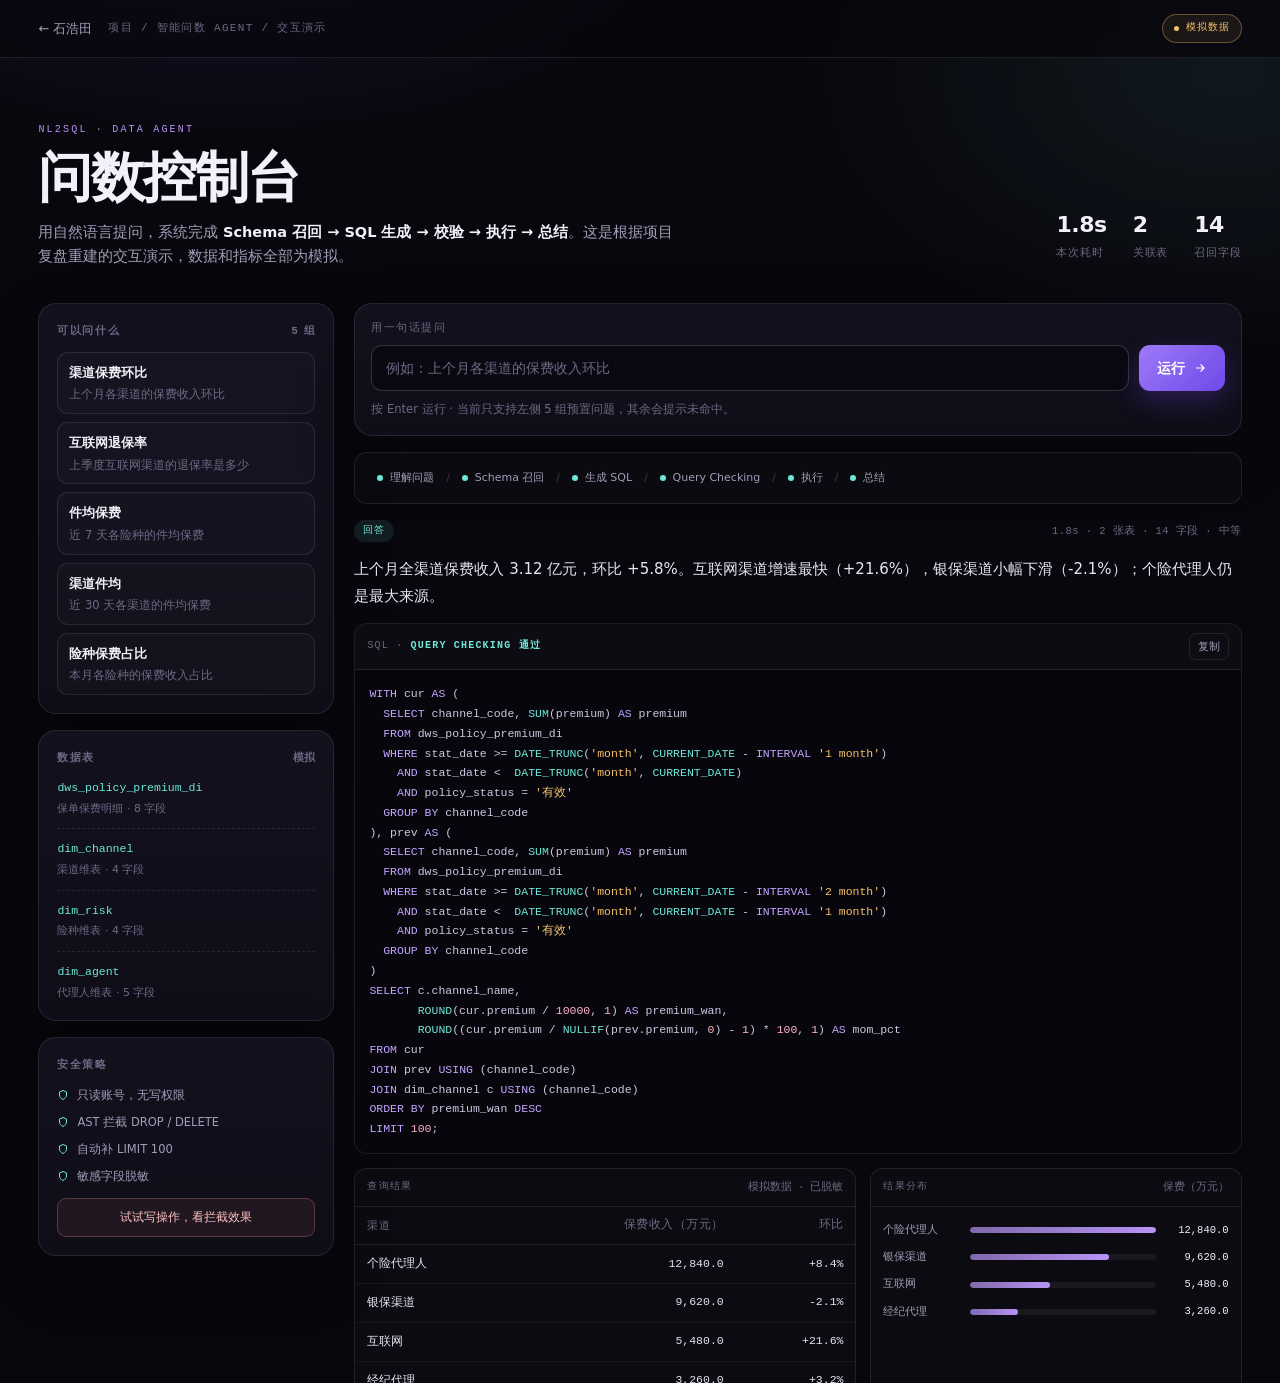
==== index.html @ 5f9130f1 "Add smart query agent interactive demo" ====
<!DOCTYPE html>
<html lang="zh-CN">
<head>
<meta charset="UTF-8">
<meta name="viewport" content="width=device-width, initial-scale=1.0">
<title>智能问数 Agent · 交互演示</title>
<meta name="description" content="智能问数 Agent 的交互演示：根据项目复盘重建，自然语言提问、Schema 召回、SQL 生成、Query Checking 与结果展示，全部使用模拟数据。">
<style>
  :root{
    color-scheme: dark;
    --bg:#08070d;
    --bg-2:#0c0a13;
    --panel:#100e18;
    --panel-2:#151220;
    --line:rgba(255,255,255,.09);
    --line-strong:rgba(255,255,255,.16);
    --ink:#f4f0fa;
    --muted:#a49bb8;
    --faint:#6f6784;
    --accent:#b794f6;
    --accent-strong:#8b5cf6;
    --mint:#6ee7d8;
    --amber:#f5c26b;
    --red:#ff8f8f;
    --radius:18px;
    --mono:"SF Mono","Menlo","Consolas","Liberation Mono",monospace;
    --ease:cubic-bezier(.16,1,.3,1);
    font-family:"PingFang SC","Microsoft YaHei","Hiragino Sans GB",system-ui,-apple-system,sans-serif;
    background:var(--bg);color:var(--ink);
    -webkit-font-smoothing:antialiased;
  }
  *{box-sizing:border-box;margin:0;padding:0}
  html{scroll-behavior:smooth}
  body{
    min-width:320px;
    background:
      radial-gradient(900px 520px at 18% -10%,rgba(139,92,246,.20),transparent 62%),
      radial-gradient(720px 460px at 96% 4%,rgba(110,231,216,.08),transparent 60%),
      var(--bg);
    color:var(--ink);line-height:1.65;
  }
  a{color:inherit}
  button{font:inherit;color:inherit}
  ::selection{background:rgba(183,148,246,.3)}

  .top{
    position:sticky;top:0;z-index:30;
    display:flex;align-items:center;gap:16px;
    padding:14px clamp(16px,3vw,40px);
    background:rgba(8,7,13,.78);
    border-bottom:1px solid var(--line);
    backdrop-filter:blur(14px);
  }
  .back{display:inline-flex;align-items:center;gap:8px;text-decoration:none;font-size:13px;color:var(--muted);white-space:nowrap}
  .back:hover{color:var(--ink)}
  .crumb{font-family:var(--mono);font-size:11px;letter-spacing:.12em;text-transform:uppercase;color:var(--faint)}
  .top .badge{margin-left:auto}
  .badge{
    display:inline-flex;align-items:center;gap:7px;
    padding:5px 11px;border:1px solid rgba(245,194,107,.35);border-radius:999px;
    background:rgba(245,194,107,.08);color:var(--amber);
    font-family:var(--mono);font-size:10px;letter-spacing:.1em;text-transform:uppercase;
  }
  .badge::before{content:"";width:5px;height:5px;border-radius:50%;background:currentColor}

  .wrap{max-width:1280px;margin:0 auto;padding:clamp(34px,5vw,64px) clamp(16px,3vw,40px) 64px}

  .intro{display:grid;grid-template-columns:minmax(0,1fr) auto;gap:28px;align-items:end;margin-bottom:34px}
  .kicker{font-family:var(--mono);font-size:10px;letter-spacing:.22em;text-transform:uppercase;color:var(--accent);margin-bottom:12px}
  h1{font-size:clamp(34px,5vw,54px);line-height:1.05;letter-spacing:-.035em;font-weight:750}
  .lede{max-width:640px;margin-top:14px;font-size:14.5px;color:var(--muted)}
  .lede b{color:var(--ink);font-weight:600}
  .intro-meta{display:flex;gap:26px;padding-bottom:6px}
  .intro-meta div{display:grid;gap:2px}
  .intro-meta strong{font-size:22px;font-weight:650;letter-spacing:-.02em}
  .intro-meta span{font-size:10.5px;color:var(--faint);font-family:var(--mono);letter-spacing:.08em;text-transform:uppercase}

  .layout{display:grid;grid-template-columns:296px minmax(0,1fr);gap:20px;align-items:start}
  .panel{
    border:1px solid var(--line);border-radius:var(--radius);
    background:linear-gradient(180deg,rgba(21,18,32,.92),rgba(16,14,24,.92));
    padding:18px;
    box-shadow:0 22px 60px rgba(0,0,0,.28);
  }
  .panel + .panel{margin-top:16px}
  .panel h2{
    display:flex;align-items:center;justify-content:space-between;gap:10px;
    font-size:11px;font-weight:600;letter-spacing:.14em;text-transform:uppercase;
    color:var(--faint);margin-bottom:12px;font-family:var(--mono);
  }
  .panel h2 em{font-style:normal;letter-spacing:0;text-transform:none;font-family:inherit;font-size:11px;color:var(--faint)}

  .examples{display:grid;gap:8px}
  .example{
    display:grid;gap:3px;text-align:left;cursor:pointer;
    padding:10px 11px;border:1px solid var(--line);border-radius:11px;
    background:rgba(255,255,255,.02);
    transition:border-color .18s var(--ease),background .18s var(--ease),transform .18s var(--ease);
  }
  .example:hover{border-color:rgba(183,148,246,.5);background:rgba(183,148,246,.07);transform:translateX(2px)}
  .example b{font-size:12.5px;font-weight:600}
  .example span{font-size:11.5px;color:var(--faint);line-height:1.45}

  .schema{list-style:none;display:grid;gap:11px}
  .schema li{display:grid;gap:2px;padding-bottom:10px;border-bottom:1px dashed var(--line)}
  .schema li:last-child{border-bottom:0;padding-bottom:0}
  .schema code{font-family:var(--mono);font-size:11.5px;color:var(--mint);word-break:break-all}
  .schema span{font-size:11px;color:var(--faint)}

  .security-list{list-style:none;display:grid;gap:8px;font-size:11.5px;color:var(--muted)}
  .security-list li{display:flex;gap:8px;align-items:flex-start}
  .security-list svg{flex:none;margin-top:3px;color:var(--mint)}
  .try{
    margin-top:12px;width:100%;cursor:pointer;
    padding:9px 11px;border-radius:9px;border:1px solid rgba(255,143,143,.28);
    background:rgba(255,143,143,.07);color:#ffc2c2;font-size:11.5px;
  }
  .try:hover{background:rgba(255,143,143,.13)}

  .console{display:grid;gap:16px;min-width:0}
  .ask{padding:16px}
  .ask label{display:block;font-family:var(--mono);font-size:10.5px;letter-spacing:.14em;text-transform:uppercase;color:var(--faint);margin-bottom:8px}
  .ask-row{display:flex;gap:10px}
  .ask input{
    flex:1;min-width:0;height:46px;padding:0 14px;
    color:var(--ink);font-size:14px;
    background:#0a0811;border:1px solid var(--line-strong);border-radius:11px;
    outline:none;transition:border-color .18s var(--ease),box-shadow .18s var(--ease);
  }
  .ask input::placeholder{color:var(--faint)}
  .ask input:focus{border-color:rgba(183,148,246,.7);box-shadow:0 0 0 3px rgba(139,92,246,.16)}
  .run{
    flex:none;display:inline-flex;align-items:center;gap:8px;
    height:46px;padding:0 18px;border:0;border-radius:11px;cursor:pointer;
    background:linear-gradient(135deg,#9d7bf8,#7048e8);color:#fff;font-size:13.5px;font-weight:600;
    box-shadow:0 10px 26px rgba(112,72,232,.28);
    transition:filter .18s var(--ease),transform .18s var(--ease),opacity .18s var(--ease);
  }
  .run:hover{filter:brightness(1.08);transform:translateY(-1px)}
  .run:disabled{opacity:.55;cursor:wait;transform:none}
  .ask-hint{margin-top:9px;font-size:11.5px;color:var(--faint)}
  .ask-hint code{font-family:var(--mono);color:var(--muted)}

  .pipeline{
    display:flex;flex-wrap:wrap;gap:7px 4px;align-items:center;
    padding:12px 14px;border:1px solid var(--line);border-radius:13px;
    background:rgba(255,255,255,.02);
  }
  .step{
    display:inline-flex;align-items:center;gap:7px;
    padding:4px 8px;border-radius:8px;
    font-size:11px;color:var(--faint);white-space:nowrap;
    transition:color .2s var(--ease),background .2s var(--ease);
  }
  .step .dot{width:6px;height:6px;border-radius:50%;background:var(--faint);transition:background .2s,box-shadow .2s}
  .step.active{color:var(--ink);background:rgba(183,148,246,.1)}
  .step.active .dot{background:var(--accent);box-shadow:0 0 0 4px rgba(183,148,246,.14)}
  .step.done{color:var(--muted)}
  .step.done .dot{background:var(--mint)}
  .step.error{color:#ffc2c2;background:rgba(255,143,143,.1)}
  .step.error .dot{background:var(--red)}
  .pipe-sep{color:var(--faint);font-size:10px;opacity:.5}

  .result{display:grid;gap:14px;animation:rise .4s var(--ease) both}
  @keyframes rise{from{opacity:0;transform:translateY(8px)}to{opacity:1;transform:none}}
  .result-head{display:flex;align-items:center;gap:10px;flex-wrap:wrap}
  .result-head .tag{
    display:inline-flex;align-items:center;gap:6px;padding:3px 9px;border-radius:999px;
    background:rgba(110,231,216,.1);color:var(--mint);
    font-family:var(--mono);font-size:10px;letter-spacing:.1em;text-transform:uppercase;
  }
  .result-meta{margin-left:auto;font-family:var(--mono);font-size:10.5px;color:var(--faint);letter-spacing:.04em}
  .answer{font-size:15px;color:#e9e3f3;line-height:1.75}

  .sqlcard{border:1px solid var(--line);border-radius:13px;overflow:hidden;background:#07060c}
  .sqlhead{display:flex;align-items:center;gap:10px;padding:9px 12px;border-bottom:1px solid var(--line);background:rgba(255,255,255,.025)}
  .sqlhead span{font-family:var(--mono);font-size:10px;letter-spacing:.12em;text-transform:uppercase;color:var(--faint)}
  .sqlhead .ok{color:var(--mint)}
  .copy{margin-left:auto;cursor:pointer;border:1px solid var(--line);border-radius:7px;background:transparent;color:var(--muted);font-size:10.5px;padding:4px 8px}
  .copy:hover{color:var(--ink);border-color:var(--line-strong)}
  pre.sql{margin:0;padding:14px;overflow:auto;max-height:none;font-family:var(--mono);font-size:11.5px;line-height:1.72;color:#cfc6e2;tab-size:2}
  .sql .kw{color:#c4a5ff}
  .sql .fn{color:#6ee7d8}
  .sql .str{color:#f5c26b}
  .sql .num{color:#ffb3c7}

  .grid2{display:grid;grid-template-columns:minmax(0,1.15fr) minmax(0,.85fr);gap:14px}
  .card{border:1px solid var(--line);border-radius:13px;background:rgba(255,255,255,.018);overflow:hidden}
  .card-head{display:flex;align-items:center;gap:8px;padding:10px 12px;border-bottom:1px solid var(--line);font-family:var(--mono);font-size:10px;letter-spacing:.12em;text-transform:uppercase;color:var(--faint)}
  .card-head em{margin-left:auto;font-style:normal;letter-spacing:0;text-transform:none;font-family:inherit;font-size:10.5px;color:var(--faint)}
  .tablewrap{overflow:auto}
  table{width:100%;border-collapse:collapse;font-size:12px;min-width:340px}
  th,td{padding:9px 12px;text-align:left;white-space:nowrap}
  th{font-weight:500;color:var(--faint);font-size:10.5px;letter-spacing:.04em;border-bottom:1px solid var(--line)}
  td{border-bottom:1px solid rgba(255,255,255,.05);color:#e7e1f1}
  tr:last-child td{border-bottom:0}
  td:not(:first-child),th:not(:first-child){text-align:right;font-family:var(--mono);font-size:11.5px}

  .chart{padding:14px 12px 16px;display:grid;gap:9px}
  .bar{display:grid;grid-template-columns:78px minmax(0,1fr) 64px;gap:9px;align-items:center;font-size:11px}
  .bar > span{color:var(--muted);white-space:nowrap;overflow:hidden;text-overflow:ellipsis}
  .bar .track{height:6px;border-radius:99px;background:rgba(255,255,255,.06);overflow:hidden}
  .bar i{display:block;height:100%;border-radius:99px;background:linear-gradient(90deg,rgba(183,148,246,.65),var(--accent));transition:width .6s var(--ease)}
  .bar b{text-align:right;font-family:var(--mono);font-weight:500;font-size:10.5px;color:var(--ink)}

  .checks{display:grid;grid-template-columns:1fr 1fr;gap:8px}
  .check{display:flex;gap:9px;padding:10px 11px;border:1px solid var(--line);border-radius:11px;background:rgba(110,231,216,.03)}
  .check svg{flex:none;color:var(--mint);margin-top:2px}
  .check strong{display:block;font-size:11.5px;font-weight:600}
  .check small{display:block;font-size:10.5px;color:var(--faint);line-height:1.45}

  .evidence{padding:12px 14px;border:1px solid var(--line);border-radius:13px;background:rgba(255,255,255,.015)}
  .evidence h3{font-family:var(--mono);font-size:10px;letter-spacing:.12em;text-transform:uppercase;color:var(--faint);margin-bottom:7px}
  .evidence ul{list-style:none;display:grid;gap:5px}
  .evidence li{position:relative;padding-left:13px;font-size:11.5px;color:var(--muted);line-height:1.55}
  .evidence li::before{content:"";position:absolute;left:2px;top:8px;width:4px;height:4px;border-radius:50%;background:var(--accent);opacity:.8}

  .blocked{padding:20px;border:1px solid rgba(255,143,143,.35);border-radius:16px;background:rgba(255,143,143,.06)}
  .blocked .bhead{display:flex;align-items:center;gap:10px;color:#ffd0d0;font-weight:650;font-size:15px}
  .blocked p{margin-top:8px;font-size:13px;color:#f0c9c9}
  .blocked ul{list-style:none;display:grid;gap:6px;margin-top:12px;font-size:11.5px;color:#d8b8b8}
  .blocked li{display:flex;gap:8px}
  .blocked li::before{content:"—";color:var(--red)}

  .empty{padding:22px;border:1px dashed var(--line-strong);border-radius:16px;background:rgba(255,255,255,.015)}
  .empty strong{display:block;font-size:14px}
  .empty p{margin-top:7px;font-size:12.5px;color:var(--muted)}
  .chips{display:flex;flex-wrap:wrap;gap:7px;margin-top:12px}
  .chip{cursor:pointer;padding:5px 10px;border:1px solid var(--line);border-radius:999px;background:transparent;color:var(--muted);font-size:11px}
  .chip:hover{border-color:var(--accent);color:var(--ink)}

  footer{border-top:1px solid var(--line);padding:22px clamp(16px,3vw,40px);color:var(--faint);font-size:11px}
  footer .foot{max-width:1280px;margin:0 auto;display:flex;justify-content:space-between;gap:16px;flex-wrap:wrap}
  footer a{color:var(--muted);text-decoration:none}
  footer a:hover{color:var(--ink)}

  @media (max-width:980px){
    .layout{grid-template-columns:1fr}
    pre.sql{max-height:300px}
    .console{order:1}
    aside{order:2;display:grid;grid-template-columns:1fr 1fr;gap:16px;align-items:start}
    aside .panel + .panel{margin-top:0}
    .intro{grid-template-columns:1fr}
    .intro-meta{padding-bottom:0}
    .grid2{grid-template-columns:1fr}
  }
  @media (max-width:640px){
    .wrap{padding-top:28px}
    aside{grid-template-columns:1fr}
    .ask-row{flex-direction:column}
    .run{justify-content:center;width:100%}
    .checks{grid-template-columns:1fr}
    .intro-meta{gap:18px;flex-wrap:wrap}
    .result-meta{margin-left:0;width:100%}
    .bar{grid-template-columns:64px minmax(0,1fr) 54px}
    .crumb{display:none}
  }
  @media (prefers-reduced-motion:reduce){
    *,*::before,*::after{animation-duration:.001ms !important;animation-iteration-count:1 !important;transition-duration:.001ms !important}
  }
</style>
</head>
<body>
<header class="top">
  <a class="back" href="https://tomo-efficient.github.io/resume/">← 石浩田</a>
  <span class="crumb">项目 / 智能问数 Agent / 交互演示</span>
  <span class="badge">模拟数据</span>
</header>

<main class="wrap">
  <section class="intro">
    <div>
      <p class="kicker">NL2SQL · DATA AGENT</p>
      <h1>问数控制台</h1>
      <p class="lede">用自然语言提问，系统完成 <b>Schema 召回 → SQL 生成 → 校验 → 执行 → 总结</b>。这是根据项目复盘重建的交互演示，数据和指标全部为模拟。</p>
    </div>
    <div class="intro-meta">
      <div><strong>1.8s</strong><span>P50 延迟</span></div>
      <div><strong>2</strong><span>关联表</span></div>
      <div><strong>14</strong><span>召回字段</span></div>
    </div>
  </section>

  <div class="layout">
    <aside>
      <section class="panel">
        <h2>可以问什么 <em>5 组</em></h2>
        <div class="examples" id="examples"></div>
      </section>

      <section class="panel">
        <h2>数据表 <em>模拟</em></h2>
        <ul class="schema">
          <li><code>dws_policy_premium_di</code><span>保单保费明细 · 8 字段</span></li>
          <li><code>dim_channel</code><span>渠道维表 · 4 字段</span></li>
          <li><code>dim_risk</code><span>险种维表 · 4 字段</span></li>
          <li><code>dim_agent</code><span>代理人维表 · 5 字段</span></li>
        </ul>
      </section>

      <section class="panel">
        <h2>安全策略</h2>
        <ul class="security-list">
          <li><svg width="12" height="12" viewBox="0 0 24 24" fill="none" stroke="currentColor" stroke-width="2"><path d="M12 3l7 3v6c0 4-3 7-7 9-4-2-7-5-7-9V6l7-3z"/></svg><span>只读账号，无写权限</span></li>
          <li><svg width="12" height="12" viewBox="0 0 24 24" fill="none" stroke="currentColor" stroke-width="2"><path d="M12 3l7 3v6c0 4-3 7-7 9-4-2-7-5-7-9V6l7-3z"/></svg><span>AST 拦截 DROP / DELETE</span></li>
          <li><svg width="12" height="12" viewBox="0 0 24 24" fill="none" stroke="currentColor" stroke-width="2"><path d="M12 3l7 3v6c0 4-3 7-7 9-4-2-7-5-7-9V6l7-3z"/></svg><span>自动补 LIMIT 100</span></li>
          <li><svg width="12" height="12" viewBox="0 0 24 24" fill="none" stroke="currentColor" stroke-width="2"><path d="M12 3l7 3v6c0 4-3 7-7 9-4-2-7-5-7-9V6l7-3z"/></svg><span>敏感字段脱敏</span></li>
        </ul>
        <button class="try" id="tryBlocked" type="button">试试写操作，看拦截效果</button>
      </section>
    </aside>

    <section class="console">
      <div class="panel ask">
        <label for="q">用一句话提问</label>
        <div class="ask-row">
          <input id="q" type="text" autocomplete="off" placeholder="例如：上个月各渠道的保费收入环比" aria-label="输入问题">
          <button class="run" id="run" type="button">
            运行
            <svg width="14" height="14" viewBox="0 0 24 24" fill="none" stroke="currentColor" stroke-width="2"><path d="M5 12h13M13 6l6 6-6 6"/></svg>
          </button>
        </div>
        <p class="ask-hint">按 Enter 运行 · 当前只支持左侧 5 组预置问题，其余会提示未命中。</p>
      </div>

      <div class="pipeline" id="pipeline" aria-label="处理流程">
        <span class="step" data-step="0"><i class="dot"></i>理解问题</span><span class="pipe-sep">/</span>
        <span class="step" data-step="1"><i class="dot"></i>Schema 召回</span><span class="pipe-sep">/</span>
        <span class="step" data-step="2"><i class="dot"></i>生成 SQL</span><span class="pipe-sep">/</span>
        <span class="step" data-step="3"><i class="dot"></i>Query Checking</span><span class="pipe-sep">/</span>
        <span class="step" data-step="4"><i class="dot"></i>执行</span><span class="pipe-sep">/</span>
        <span class="step" data-step="5"><i class="dot"></i>总结</span>
      </div>

      <div id="output" aria-live="polite"></div>
    </section>
  </div>
</main>

<footer>
  <div class="foot">
    <span>模拟数据，不代表招商金科真实业务数据。仅用于展示问数链路与交互。</span>
    <span><a href="https://tomo-efficient.github.io/resume/#projects">← 返回项目</a> · <a href="https://tomo-efficient.github.io/resume/">石浩田</a></span>
  </div>
</footer>

<script>
const DEMO = [
  {
    id: "q1",
    label: "渠道保费环比",
    question: "上个月各渠道的保费收入环比",
    complexity: "中等",
    latency: "1.8s",
    tables: 2,
    fields: 14,
    answer: "上个月全渠道保费收入 3.12 亿元，环比 +5.8%。互联网渠道增速最快（+21.6%），银保渠道小幅下滑（-2.1%）；个险代理人仍是最大来源。",
    sql: `WITH cur AS (
  SELECT channel_code, SUM(premium) AS premium
  FROM dws_policy_premium_di
  WHERE stat_date >= DATE_TRUNC('month', CURRENT_DATE - INTERVAL '1 month')
    AND stat_date <  DATE_TRUNC('month', CURRENT_DATE)
    AND policy_status = '有效'
  GROUP BY channel_code
), prev AS (
  SELECT channel_code, SUM(premium) AS premium
  FROM dws_policy_premium_di
  WHERE stat_date >= DATE_TRUNC('month', CURRENT_DATE - INTERVAL '2 month')
    AND stat_date <  DATE_TRUNC('month', CURRENT_DATE - INTERVAL '1 month')
    AND policy_status = '有效'
  GROUP BY channel_code
)
SELECT c.channel_name,
       ROUND(cur.premium / 10000, 1) AS premium_wan,
       ROUND((cur.premium / NULLIF(prev.premium, 0) - 1) * 100, 1) AS mom_pct
FROM cur
JOIN prev USING (channel_code)
JOIN dim_channel c USING (channel_code)
ORDER BY premium_wan DESC
LIMIT 100;`,
    columns: ["渠道", "保费收入（万元）", "环比"],
    rows: [
      ["个险代理人", "12,840.0", "+8.4%"],
      ["银保渠道", "9,620.0", "-2.1%"],
      ["互联网", "5,480.0", "+21.6%"],
      ["经纪代理", "3,260.0", "+3.2%"]
    ],
    chart: { type: "value", index: 1, label: "保费（万元）" },
    checks: [
      ["只读账号", "使用 analytics_ro"],
      ["AST 校验", "无写操作，无全表扫描"],
      ["自动 LIMIT", "已补 LIMIT 100"],
      ["口径命中", "保费收入 / 有效保单 / 环比"]
    ],
    evidence: [
      "指标平台：保费收入 = SUM(premium)，剔除退保与失效保单",
      "同义词：保费收入 / 已赚保费 / premium_income",
      "口径：环比 = 本月 / 上月 - 1，按自然月统计",
      "表语义：dws_policy_premium_di 按 stat_date 分区，channel_code 关联 dim_channel"
    ]
  },
  {
    id: "q2",
    label: "互联网退保率",
    question: "上季度互联网渠道的退保率是多少",
    complexity: "简单",
    latency: "1.4s",
    tables: 2,
    fields: 8,
    answer: "上季度互联网渠道退保率为 4.7%，高于全渠道均值 3.9%。主要集中在投保后 30 天内，建议进一步拆分产品与首期保费区间。",
    sql: `SELECT
  ROUND(SUM(CASE WHEN policy_status = '退保' THEN 1 ELSE 0 END)::numeric
        / COUNT(*), 4) AS surrender_rate,
  COUNT(*) AS policy_cnt
FROM dws_policy_premium_di p
JOIN dim_channel c USING (channel_code)
WHERE c.channel_name = '互联网'
  AND p.stat_date >= DATE_TRUNC('quarter', CURRENT_DATE - INTERVAL '1 quarter')
  AND p.stat_date <  DATE_TRUNC('quarter', CURRENT_DATE)
LIMIT 100;`,
    columns: ["退保率", "保单件数"],
    rows: [["4.7%", "18,420"]],
    chart: null,
    checks: [
      ["只读账号", "使用 analytics_ro"],
      ["AST 校验", "无写操作"],
      ["自动 LIMIT", "已补 LIMIT 100"],
      ["口径命中", "退保率 = 退保件数 / 总件数"]
    ],
    evidence: [
      "指标平台：退保率 = 退保件数 / 承保件数，按保单口径去重",
      "字段语义：policy_status 枚举包含 有效 / 失效 / 退保",
      "时间口径：季度按自然季度，stat_date 为保单生效日"
    ]
  },
  {
    id: "q3",
    label: "件均保费",
    question: "近 7 天各险种的件均保费",
    complexity: "简单",
    latency: "1.2s",
    tables: 2,
    fields: 11,
    answer: "近 7 天件均保费最高的是重疾险（8,420 元），其次为年金险（6,150 元）。医疗险件均 1,980 元，但件数最多，适合作为交叉销售入口。",
    sql: `SELECT
  risk_name,
  ROUND(SUM(premium)::numeric / COUNT(DISTINCT policy_no), 0) AS avg_premium,
  COUNT(DISTINCT policy_no) AS policy_cnt
FROM dws_policy_premium_di p
JOIN dim_risk r USING (risk_code)
WHERE p.stat_date >= CURRENT_DATE - INTERVAL '7 day'
  AND p.policy_status = '有效'
GROUP BY risk_name
ORDER BY avg_premium DESC
LIMIT 100;`,
    columns: ["险种", "件均保费（元）", "件数"],
    rows: [
      ["重疾险", "8,420", "1,260"],
      ["年金险", "6,150", "840"],
      ["医疗险", "1,980", "3,420"]
    ],
    chart: { type: "value", index: 1, label: "件均（元）" },
    checks: [
      ["只读账号", "使用 analytics_ro"],
      ["AST 校验", "无写操作"],
      ["自动 LIMIT", "已补 LIMIT 100"],
      ["口径命中", "件均 = 保费 / 保单件数"]
    ],
    evidence: [
      "指标平台：件均保费 = SUM(premium) / COUNT(DISTINCT policy_no)",
      "维度：risk_code 关联 dim_risk，险种名称取自维表",
      "过滤：仅统计有效保单，排除退保与失效"
    ]
  },
  {
    id: "q4",
    label: "渠道件均",
    question: "近 30 天各渠道的件均保费",
    complexity: "中等",
    latency: "1.6s",
    tables: 2,
    fields: 12,
    answer: "个险代理人的件均保费最高（6,480 元），互联网最低（1,860 元），但互联网件数最多（9,640 件）。渠道策略上，互联网适合走量，个险适合做高价值产品。",
    sql: `SELECT c.channel_name,
       ROUND(SUM(p.premium)::numeric / COUNT(DISTINCT p.policy_no), 0) AS avg_premium,
       COUNT(DISTINCT p.policy_no) AS policy_cnt
FROM dws_policy_premium_di p
JOIN dim_channel c USING (channel_code)
WHERE p.stat_date >= CURRENT_DATE - INTERVAL '30 day'
  AND p.policy_status = '有效'
GROUP BY c.channel_name
ORDER BY avg_premium DESC
LIMIT 100;`,
    columns: ["渠道", "件均保费（元）", "件数"],
    rows: [
      ["个险代理人", "6,480", "8,420"],
      ["银保渠道", "5,120", "6,180"],
      ["经纪代理", "4,260", "2,310"],
      ["互联网", "1,860", "9,640"]
    ],
    chart: { type: "value", index: 1, label: "件均（元）" },
    checks: [
      ["只读账号", "使用 analytics_ro"],
      ["AST 校验", "无写操作"],
      ["自动 LIMIT", "已补 LIMIT 100"],
      ["口径命中", "件均 / 保单件数 / 有效保单"]
    ],
    evidence: [
      "指标平台：件均保费 = 保费收入 / 保单件数",
      "渠道口径：channel_name 来自 dim_channel，与保费明细一对多关联",
      "时间口径：近 30 天按自然日滚动，含当天"
    ]
  },
  {
    id: "q5",
    label: "险种保费占比",
    question: "本月各险种的保费收入占比",
    complexity: "中等",
    latency: "1.7s",
    tables: 2,
    fields: 10,
    answer: "本月重疾险保费占比最高（42.6%），年金险次之（28.4%），两者合计 71%。医疗险件数多但件均低，保费占比 18.2%。",
    sql: `WITH cur AS (
  SELECT risk_code, SUM(premium) AS premium
  FROM dws_policy_premium_di
  WHERE stat_date >= DATE_TRUNC('month', CURRENT_DATE)
    AND stat_date <  DATE_TRUNC('month', CURRENT_DATE) + INTERVAL '1 month'
    AND policy_status = '有效'
  GROUP BY risk_code
)
SELECT r.risk_name,
       ROUND(cur.premium / 10000, 1) AS premium_wan,
       ROUND(cur.premium / SUM(cur.premium) OVER () * 100, 1) AS share_pct
FROM cur
JOIN dim_risk r USING (risk_code)
ORDER BY share_pct DESC
LIMIT 100;`,
    columns: ["险种", "保费收入（万元）", "占比"],
    rows: [
      ["重疾险", "13,290.0", "42.6%"],
      ["年金险", "8,860.0", "28.4%"],
      ["医疗险", "5,680.0", "18.2%"],
      ["意外险", "3,370.0", "10.8%"]
    ],
    chart: { type: "percent", index: 2, label: "占比" },
    checks: [
      ["只读账号", "使用 analytics_ro"],
      ["AST 校验", "无写操作"],
      ["自动 LIMIT", "已补 LIMIT 100"],
      ["口径命中", "保费 / 险种 / 占比"]
    ],
    evidence: [
      "指标平台：保费收入 = SUM(premium)，仅统计有效保单",
      "占比：险种保费 / 当月总保费，窗口函数一次计算",
      "维度：risk_code 关联 dim_risk，险种名称取自维表"
    ]
  }
];

const $ = (s, el = document) => el.querySelector(s);
const $$ = (s, el = document) => [...el.querySelectorAll(s)];
const wait = (ms) => new Promise((r) => setTimeout(r, ms));
const reduce = window.matchMedia("(prefers-reduced-motion: reduce)").matches;

function esc(s) {
  return String(s).replace(/[&<>"']/g, (c) => ({ "&": "&amp;", "<": "&lt;", ">": "&gt;", '"': "&quot;", "'": "&#39;" }[c]));
}

function highlight(sql) {
  const strings = [];
  let out = esc(sql).replace(/&#39;([\s\S]*?)&#39;/g, (m, inner) => {
    strings.push("'" + inner.replace(/&#39;/g, "'") + "'");
    return "__S" + (strings.length - 1) + "__";
  });
  out = out.replace(/\b(SELECT|FROM|WHERE|AND|OR|GROUP BY|ORDER BY|LIMIT|JOIN|LEFT JOIN|WITH|AS|ON|USING|DISTINCT|CASE|WHEN|THEN|ELSE|END|DESC|ASC|OVER|PARTITION BY|INTERVAL)\b/g, '<span class="kw">$1</span>');
  out = out.replace(/\b(SUM|ROUND|COUNT|DATE_TRUNC|NULLIF|CURRENT_DATE)\b/g, '<span class="fn">$1</span>');
  out = out.replace(/\b(\d+(?:\.\d+)?)\b/g, '<span class="num">$1</span>');
  out = out.replace(/__S(\d+)__/g, (m, i) => '<span class="str">' + esc(strings[Number(i)]) + '</span>');
  return out;
}

function shield() {
  return '<svg width="13" height="13" viewBox="0 0 24 24" fill="none" stroke="currentColor" stroke-width="2"><path d="M12 3l7 3v6c0 4-3 7-7 9-4-2-7-5-7-9V6l7-3z"/><path d="M9 12l2 2 4-4"/></svg>';
}

function renderExamples() {
  $("#examples").innerHTML = DEMO.map((d) => `
    <button class="example" type="button" data-q="${esc(d.question)}">
      <b>${esc(d.label)}</b>
      <span>${esc(d.question)}</span>
    </button>`).join("");
}

function route(text) {
  const t = text.replace(/\s+/g, "");
  if (/退保/.test(t)) return DEMO[1];
  if (/件均/.test(t) && /渠道|代理|银保|互联网|经纪/.test(t)) return DEMO[3];
  if (/件均/.test(t)) return DEMO[2];
  if (/占比|比例|结构/.test(t)) return DEMO[4];
  if (/环比|增长|变化/.test(t) && /保费|收入/.test(t)) return DEMO[0];
  if (/保费/.test(t) && /渠道/.test(t)) return DEMO[0];
  return null;
}

function isDangerous(text) {
  return /(delete|drop|truncate|update|insert|alter|grant|revoke|删除|清空|更新|插入|改表|删表)/i.test(text);
}

function resetPipeline() {
  $$(".step").forEach((s) => { s.classList.remove("active", "done", "error"); });
}

async function runPipeline(count, token) {
  resetPipeline();
  const steps = $$(".step");
  for (let i = 0; i < count; i++) {
    if (token !== seq) return false;
    steps[i].classList.add("active");
    await wait(reduce ? 0 : 230);
    if (token !== seq) return false;
    steps[i].classList.remove("active");
    steps[i].classList.add("done");
  }
  return true;
}

function tableHTML(hit) {
  return `<div class="tablewrap"><table>
    <thead><tr>${hit.columns.map((c) => `<th>${esc(c)}</th>`).join("")}</tr></thead>
    <tbody>${hit.rows.map((r) => `<tr>${r.map((c) => `<td>${esc(c)}</td>`).join("")}</tr>`).join("")}</tbody>
  </table></div>`;
}

function chartHTML(hit) {
  if (!hit.chart) return "";
  const { index, label, type } = hit.chart;
  const vals = hit.rows.map((r) => {
    const raw = r[index];
    return type === "percent" ? parseFloat(raw) : parseFloat(String(raw).replace(/,/g, ""));
  });
  const max = Math.max(...vals) || 1;
  return `<div class="card">
    <div class="card-head">结果分布 <em>${esc(label)}</em></div>
    <div class="chart">${hit.rows.map((r, i) => `
      <div class="bar"><span>${esc(r[0])}</span><div class="track"><i style="width:${Math.max(6, vals[i] / max * 100).toFixed(1)}%"></i></div><b>${esc(r[index])}</b></div>`).join("")}</div>
  </div>`;
}

function renderHit(hit) {
  const checks = hit.checks.map(([k, v]) => `<div class="check">${shield()}<div><strong>${esc(k)}</strong><small>${esc(v)}</small></div></div>`).join("");
  const evidence = hit.evidence.map((e) => `<li>${esc(e)}</li>`).join("");
  $("#output").innerHTML = `<div class="result">
    <div class="result-head">
      <span class="tag">回答</span>
      <span class="result-meta">${esc(hit.latency)} · ${hit.tables} 张表 · ${hit.fields} 字段 · ${esc(hit.complexity)}</span>
    </div>
    <p class="answer">${esc(hit.answer)}</p>
    <div class="sqlcard">
      <div class="sqlhead"><span>SQL · <b class="ok">Query Checking 通过</b></span><button class="copy" type="button" data-copy>复制</button></div>
      <pre class="sql"><code>${highlight(hit.sql)}</code></pre>
    </div>
    <div class="grid2">
      <div class="card"><div class="card-head">查询结果 <em>模拟数据 · 已脱敏</em></div>${tableHTML(hit)}</div>
      ${chartHTML(hit) || `<div class="card"><div class="card-head">说明 <em>单指标</em></div><div class="chart"><p style="font-size:12px;color:var(--muted);line-height:1.7">该问题返回单个汇总指标，不生成分布图。换一个“按渠道 / 险种拆分”的问题可以看到分布。</p></div></div>`}
    </div>
    <div class="checks">${checks}</div>
    <div class="evidence"><h3>检索依据</h3><ul>${evidence}</ul></div>
  </div>`;
  $$("#output .copy").forEach((b) => b.addEventListener("click", async () => {
    try { await navigator.clipboard.writeText(hit.sql); b.textContent = "已复制"; setTimeout(() => b.textContent = "复制", 1400); } catch { b.textContent = "复制失败"; }
  }));
}

function renderBlocked(text) {
  $("#output").innerHTML = `<div class="blocked">
    <div class="bhead">${shield()} 已拦截：写操作</div>
    <p>“${esc(text)}” 包含写操作意图。演示环境只允许 SELECT，SQL 在 AST 校验阶段被拒绝，没有下发到数据库。</p>
    <ul>
      <li>AST 解析：检测到 DELETE / DROP 类语句</li>
      <li>账号权限：analytics_ro 只有只读权限</li>
      <li>建议：把问题改成“查询 / 统计 / 对比”的问法</li>
    </ul>
  </div>`;
}

function renderEmpty(text) {
  $("#output").innerHTML = `<div class="empty">
    <strong>没有命中已配置的问题</strong>
    <p>“${esc(text)}” 不在当前演示的 5 组问题里。这个 Demo 用预置问题和 SQL 展示链路，不调用真实模型。</p>
    <div class="chips">${DEMO.slice(0, 3).map((d) => `<button class="chip" type="button" data-q="${esc(d.question)}">${esc(d.label)}</button>`).join("")}</div>
  </div>`;
  $$("#output .chip").forEach((b) => b.addEventListener("click", () => { $("#q").value = b.dataset.q; run(); }));
}

let seq = 0;
async function run(text) {
  const q = (text ?? $("#q").value).trim();
  if (!q) { $("#q").focus(); return; }
  const token = ++seq;
  $("#run").disabled = true;
  $("#run").firstChild.textContent = "运行中 ";
  $("#output").innerHTML = "";
  const danger = isDangerous(q);
  const hit = danger ? null : route(q);
  $(".intro-meta").innerHTML = '<div><strong>—</strong><span>本次耗时</span></div><div><strong>—</strong><span>关联表</span></div><div><strong>—</strong><span>召回字段</span></div>';
  if (!hit && !danger) {
    await runPipeline(2, token);
    if (token !== seq) return;
    $("#run").disabled = false;
    $("#run").firstChild.textContent = "运行 ";
    renderEmpty(q);
    return;
  }
  const ok = await runPipeline(danger ? 4 : 6, token);
  if (!ok || token !== seq) return;
  if (danger) {
    $$(".step")[3].classList.remove("done");
    $$(".step")[3].classList.add("error");
    renderBlocked(q);
  } else {
    renderHit(hit);
    $(".intro-meta").innerHTML = `<div><strong>${esc(hit.latency)}</strong><span>本次耗时</span></div><div><strong>${hit.tables}</strong><span>关联表</span></div><div><strong>${hit.fields}</strong><span>召回字段</span></div>`;
  }
  $("#run").disabled = false;
  $("#run").firstChild.textContent = "运行 ";
}

renderExamples();
$("#run").addEventListener("click", () => run());
$("#q").addEventListener("keydown", (e) => { if (e.key === "Enter") run(); });
$("#examples").addEventListener("click", (e) => {
  const b = e.target.closest("[data-q]");
  if (!b) return;
  $("#q").value = b.dataset.q;
  run();
});
$("#tryBlocked").addEventListener("click", () => {
  $("#q").value = "删除上个月的保单数据";
  run();
});
setTimeout(() => run(DEMO[0].question), reduce ? 0 : 500);
</script>
</body>
</html>
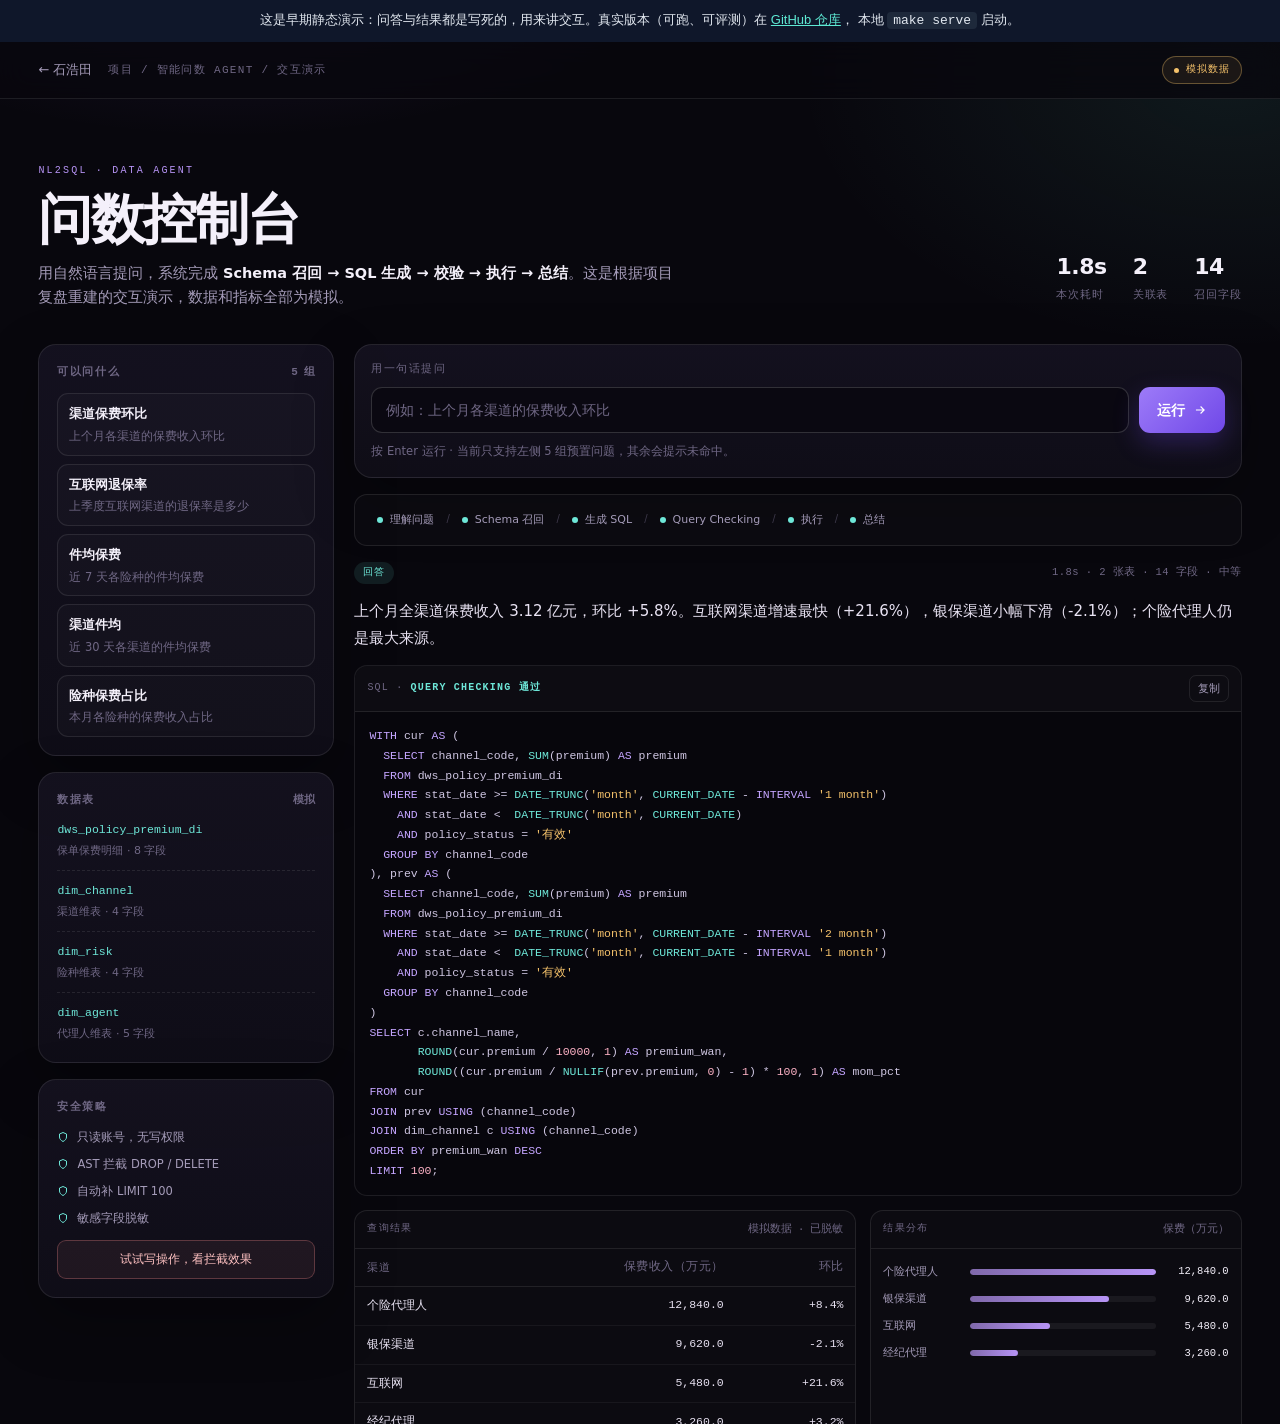
==== commit d27f0974: "docs: 面试演示脚本；静态演示页加真实版本入口" ====
--- a/index.html
+++ b/index.html
@@ -261,6 +261,11 @@
 </style>
 </head>
 <body>
+<div style="background:#0f172a;color:#e2e8f0;font:13px/1.6 -apple-system,'PingFang SC',sans-serif;padding:10px 16px;text-align:center">
+  这是早期静态演示：问答与结果都是写死的，用来讲交互。真实版本（可跑、可评测）在
+  <a href="https://github.com/Tomo-Efficient/smart-query-agent" style="color:#5eead4">GitHub 仓库</a>，
+  本地 <code style="background:#1e293b;padding:1px 6px;border-radius:4px">make serve</code> 启动。
+</div>
 <header class="top">
   <a class="back" href="https://tomo-efficient.github.io/resume/">← 石浩田</a>
   <span class="crumb">项目 / 智能问数 Agent / 交互演示</span>
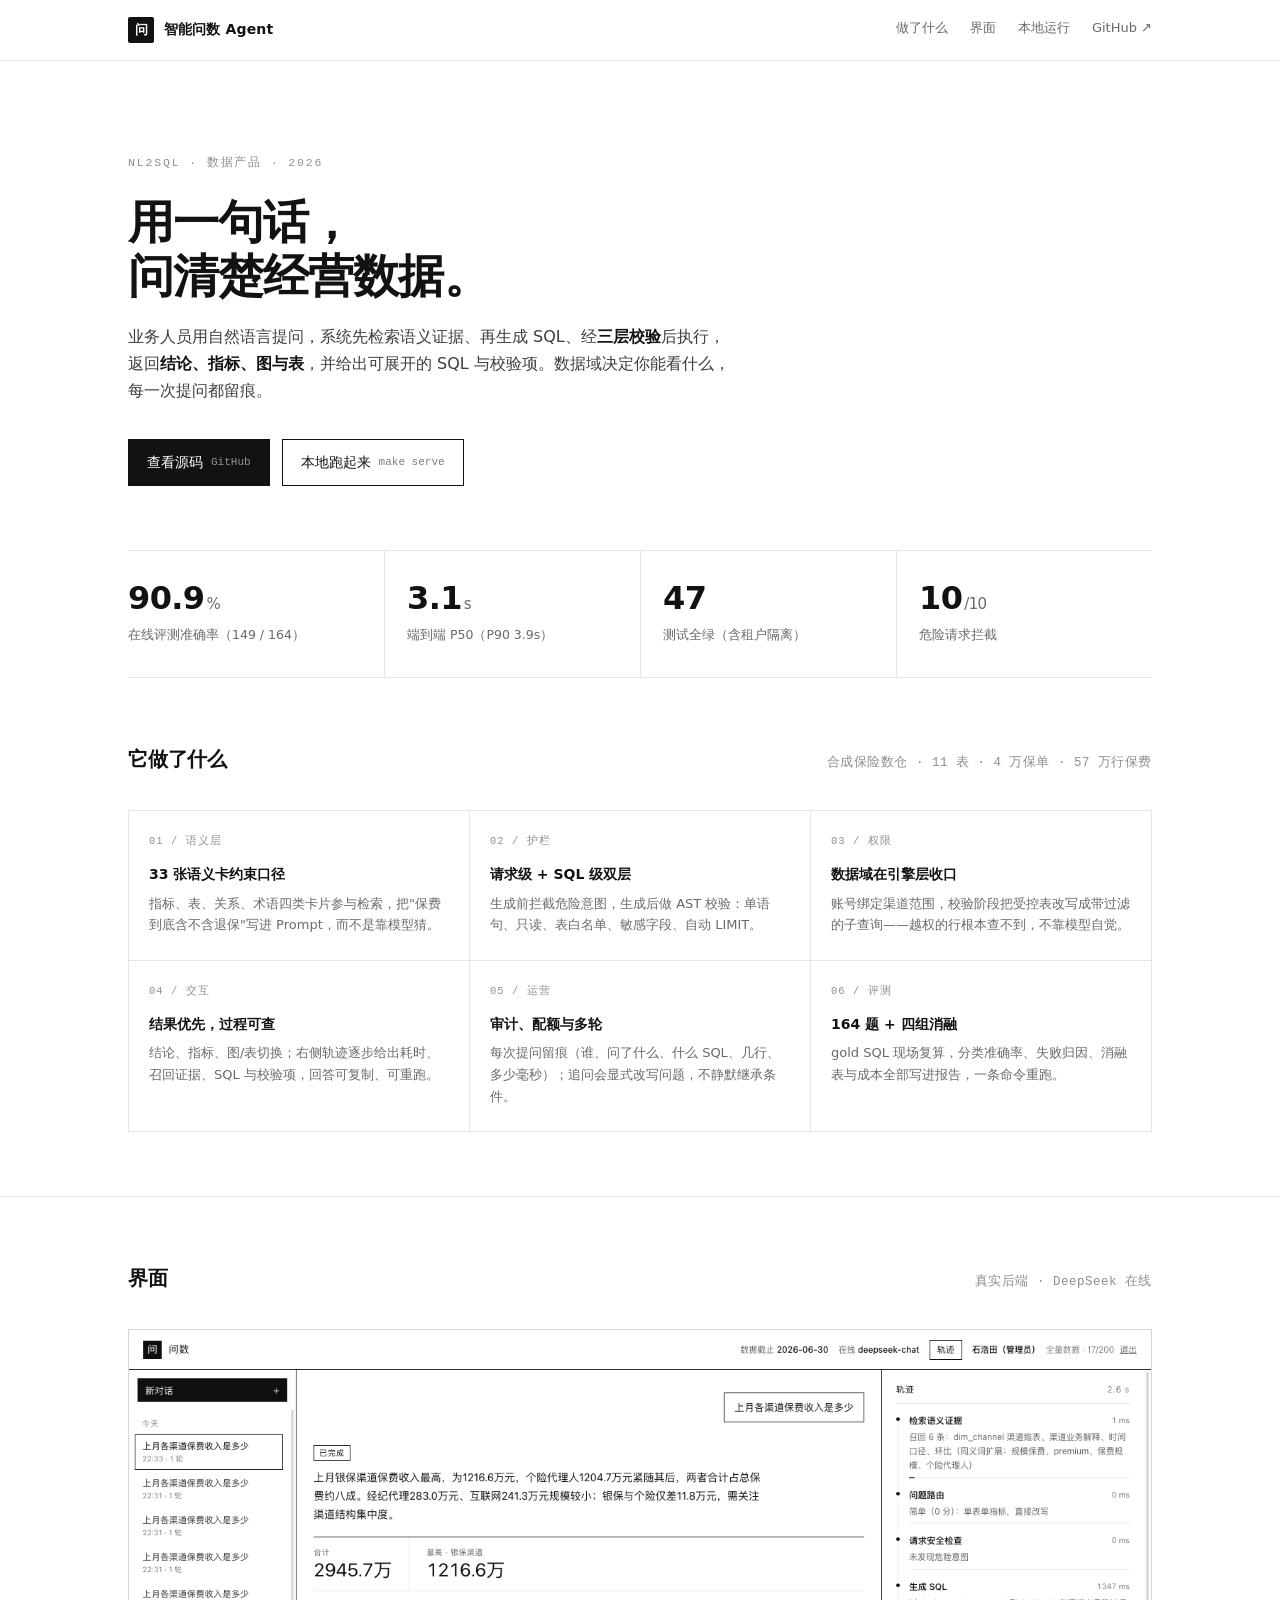
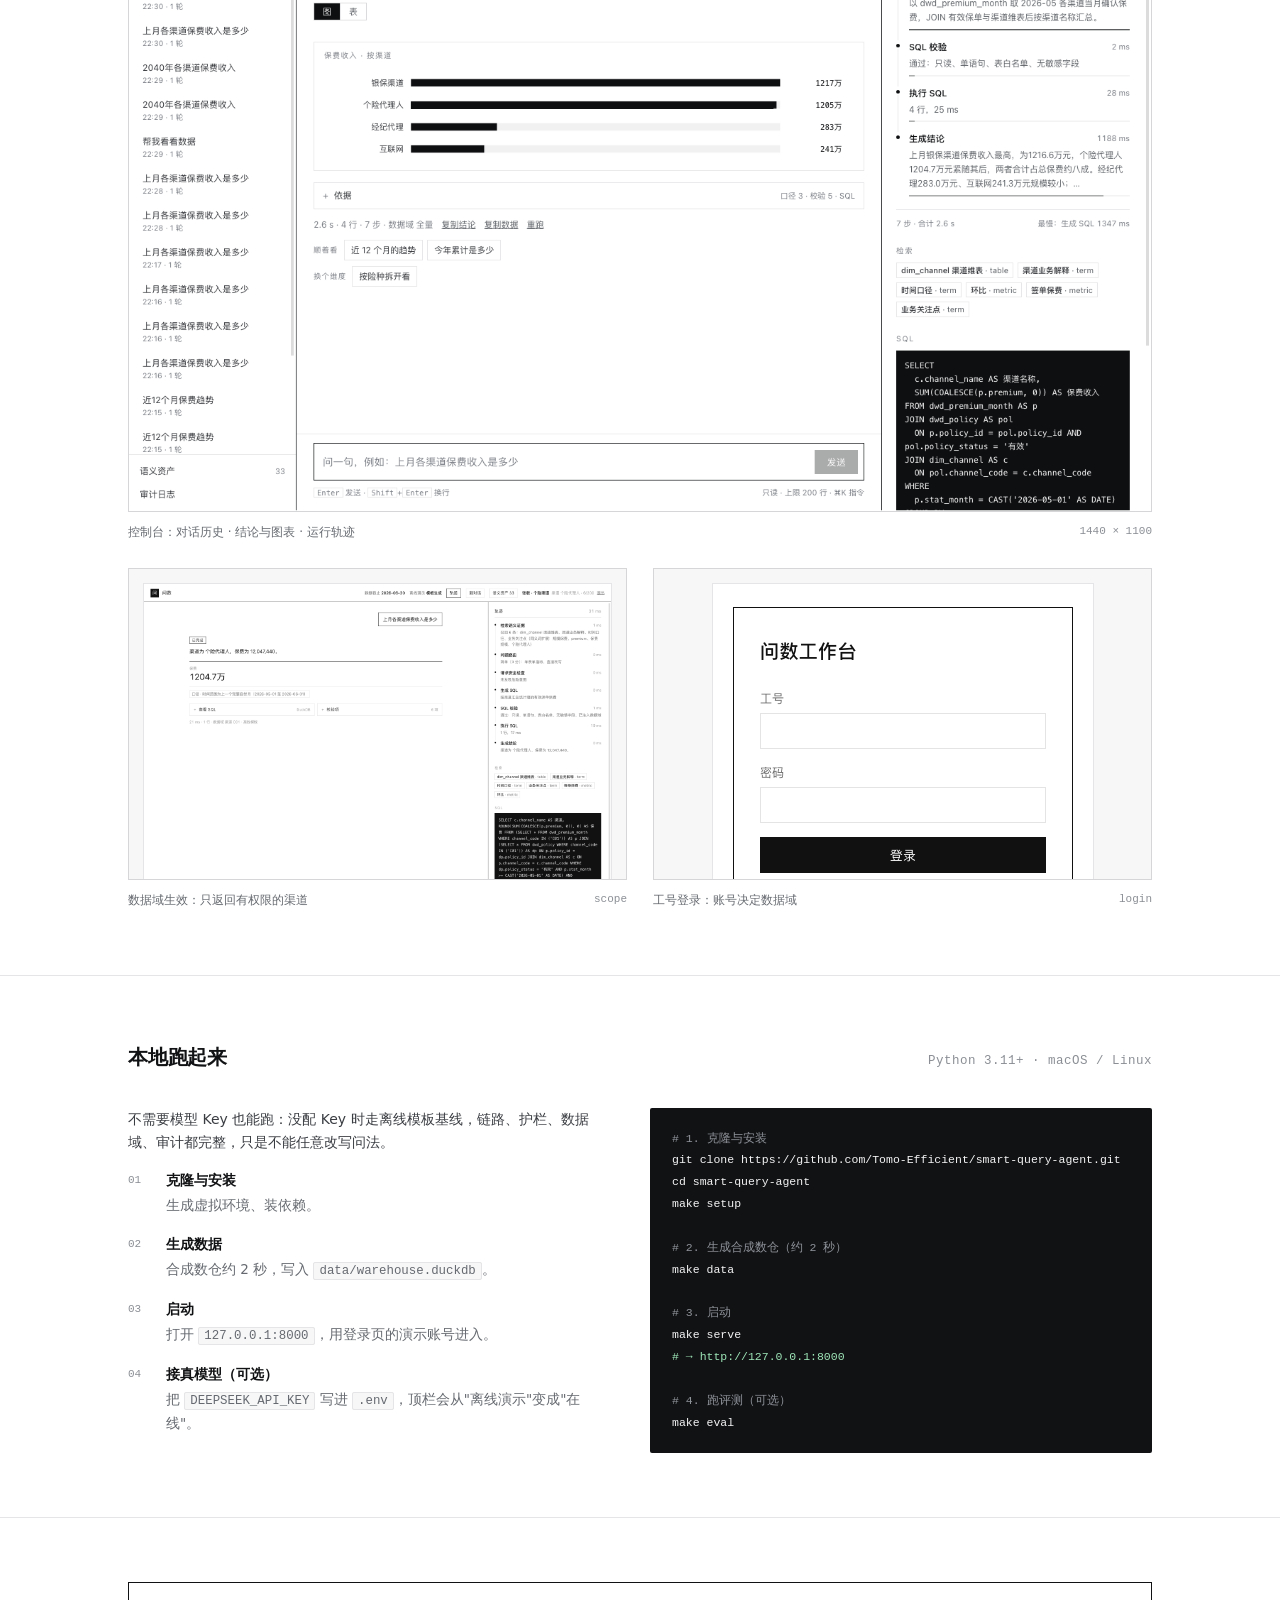
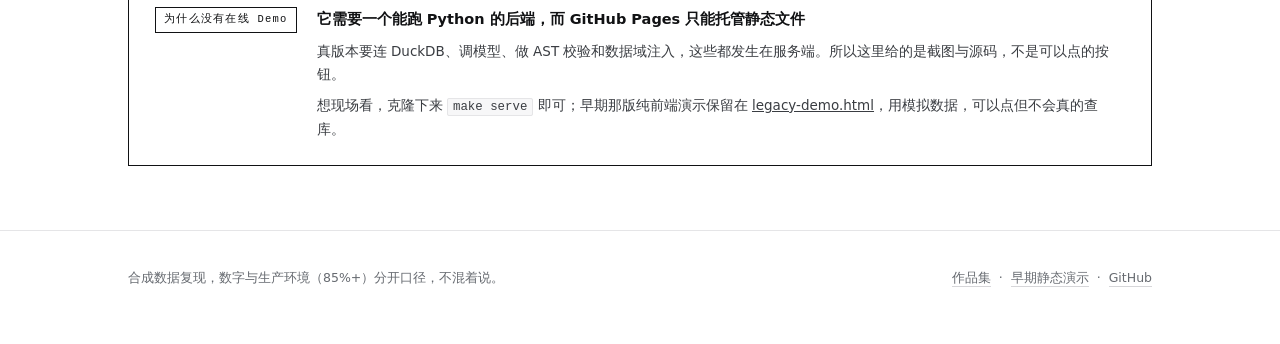
==== commit eb5074a0: "feat(site): 仓库首页改为项目说明页；早期静态演示存档为 legacy-demo.html" ====
--- a/index.html
+++ b/index.html
@@ -3,747 +3,341 @@
 <head>
 <meta charset="UTF-8">
 <meta name="viewport" content="width=device-width, initial-scale=1.0">
-<title>智能问数 Agent · 交互演示</title>
-<meta name="description" content="智能问数 Agent 的交互演示：根据项目复盘重建，自然语言提问、Schema 召回、SQL 生成、Query Checking 与结果展示，全部使用模拟数据。">
+<title>智能问数 Agent · 可运行的 NL2SQL</title>
+<meta name="description" content="智能问数 Agent：自然语言问数，语义层约束口径、护栏拦截危险请求、数据域限制可见范围，164 道题可复现评测。合成数据复现，代码开源。">
 <style>
   :root{
-    color-scheme: dark;
-    --bg:#08070d;
-    --bg-2:#0c0a13;
-    --panel:#100e18;
-    --panel-2:#151220;
-    --line:rgba(255,255,255,.09);
-    --line-strong:rgba(255,255,255,.16);
-    --ink:#f4f0fa;
-    --muted:#a49bb8;
-    --faint:#6f6784;
-    --accent:#b794f6;
-    --accent-strong:#8b5cf6;
-    --mint:#6ee7d8;
-    --amber:#f5c26b;
-    --red:#ff8f8f;
-    --radius:18px;
-    --mono:"SF Mono","Menlo","Consolas","Liberation Mono",monospace;
-    --ease:cubic-bezier(.16,1,.3,1);
-    font-family:"PingFang SC","Microsoft YaHei","Hiragino Sans GB",system-ui,-apple-system,sans-serif;
-    background:var(--bg);color:var(--ink);
-    -webkit-font-smoothing:antialiased;
+    --ink:#111214;
+    --ink-2:#3a3d42;
+    --muted:#666a70;
+    --faint:#8b8f95;
+    --line:#e5e5e7;
+    --line-2:#d6d6d9;
+    --bg:#ffffff;
+    --soft:#f7f7f8;
+    --focus:#1d4ed8;
+    --mono:"SF Mono",ui-monospace,"SFMono-Regular",Menlo,Consolas,"Liberation Mono",monospace;
+    --sans:"PingFang SC","Hiragino Sans GB","Microsoft YaHei",system-ui,-apple-system,"Segoe UI",sans-serif;
+    --max:1080px;
   }
   *{box-sizing:border-box;margin:0;padding:0}
   html{scroll-behavior:smooth}
   body{
-    min-width:320px;
-    background:
-      radial-gradient(900px 520px at 18% -10%,rgba(139,92,246,.20),transparent 62%),
-      radial-gradient(720px 460px at 96% 4%,rgba(110,231,216,.08),transparent 60%),
-      var(--bg);
-    color:var(--ink);line-height:1.65;
+    background:var(--bg);color:var(--ink);font-family:var(--sans);
+    font-size:15px;line-height:1.7;-webkit-font-smoothing:antialiased;
   }
   a{color:inherit}
-  button{font:inherit;color:inherit}
-  ::selection{background:rgba(183,148,246,.3)}
-
-  .top{
-    position:sticky;top:0;z-index:30;
-    display:flex;align-items:center;gap:16px;
-    padding:14px clamp(16px,3vw,40px);
-    background:rgba(8,7,13,.78);
-    border-bottom:1px solid var(--line);
-    backdrop-filter:blur(14px);
-  }
-  .back{display:inline-flex;align-items:center;gap:8px;text-decoration:none;font-size:13px;color:var(--muted);white-space:nowrap}
-  .back:hover{color:var(--ink)}
-  .crumb{font-family:var(--mono);font-size:11px;letter-spacing:.12em;text-transform:uppercase;color:var(--faint)}
-  .top .badge{margin-left:auto}
-  .badge{
-    display:inline-flex;align-items:center;gap:7px;
-    padding:5px 11px;border:1px solid rgba(245,194,107,.35);border-radius:999px;
-    background:rgba(245,194,107,.08);color:var(--amber);
-    font-family:var(--mono);font-size:10px;letter-spacing:.1em;text-transform:uppercase;
-  }
-  .badge::before{content:"";width:5px;height:5px;border-radius:50%;background:currentColor}
-
-  .wrap{max-width:1280px;margin:0 auto;padding:clamp(34px,5vw,64px) clamp(16px,3vw,40px) 64px}
-
-  .intro{display:grid;grid-template-columns:minmax(0,1fr) auto;gap:28px;align-items:end;margin-bottom:34px}
-  .kicker{font-family:var(--mono);font-size:10px;letter-spacing:.22em;text-transform:uppercase;color:var(--accent);margin-bottom:12px}
-  h1{font-size:clamp(34px,5vw,54px);line-height:1.05;letter-spacing:-.035em;font-weight:750}
-  .lede{max-width:640px;margin-top:14px;font-size:14.5px;color:var(--muted)}
-  .lede b{color:var(--ink);font-weight:600}
-  .intro-meta{display:flex;gap:26px;padding-bottom:6px}
-  .intro-meta div{display:grid;gap:2px}
-  .intro-meta strong{font-size:22px;font-weight:650;letter-spacing:-.02em}
-  .intro-meta span{font-size:10.5px;color:var(--faint);font-family:var(--mono);letter-spacing:.08em;text-transform:uppercase}
-
-  .layout{display:grid;grid-template-columns:296px minmax(0,1fr);gap:20px;align-items:start}
-  .panel{
-    border:1px solid var(--line);border-radius:var(--radius);
-    background:linear-gradient(180deg,rgba(21,18,32,.92),rgba(16,14,24,.92));
-    padding:18px;
-    box-shadow:0 22px 60px rgba(0,0,0,.28);
-  }
-  .panel + .panel{margin-top:16px}
-  .panel h2{
-    display:flex;align-items:center;justify-content:space-between;gap:10px;
-    font-size:11px;font-weight:600;letter-spacing:.14em;text-transform:uppercase;
-    color:var(--faint);margin-bottom:12px;font-family:var(--mono);
-  }
-  .panel h2 em{font-style:normal;letter-spacing:0;text-transform:none;font-family:inherit;font-size:11px;color:var(--faint)}
-
-  .examples{display:grid;gap:8px}
-  .example{
-    display:grid;gap:3px;text-align:left;cursor:pointer;
-    padding:10px 11px;border:1px solid var(--line);border-radius:11px;
-    background:rgba(255,255,255,.02);
-    transition:border-color .18s var(--ease),background .18s var(--ease),transform .18s var(--ease);
-  }
-  .example:hover{border-color:rgba(183,148,246,.5);background:rgba(183,148,246,.07);transform:translateX(2px)}
-  .example b{font-size:12.5px;font-weight:600}
-  .example span{font-size:11.5px;color:var(--faint);line-height:1.45}
-
-  .schema{list-style:none;display:grid;gap:11px}
-  .schema li{display:grid;gap:2px;padding-bottom:10px;border-bottom:1px dashed var(--line)}
-  .schema li:last-child{border-bottom:0;padding-bottom:0}
-  .schema code{font-family:var(--mono);font-size:11.5px;color:var(--mint);word-break:break-all}
-  .schema span{font-size:11px;color:var(--faint)}
-
-  .security-list{list-style:none;display:grid;gap:8px;font-size:11.5px;color:var(--muted)}
-  .security-list li{display:flex;gap:8px;align-items:flex-start}
-  .security-list svg{flex:none;margin-top:3px;color:var(--mint)}
-  .try{
-    margin-top:12px;width:100%;cursor:pointer;
-    padding:9px 11px;border-radius:9px;border:1px solid rgba(255,143,143,.28);
-    background:rgba(255,143,143,.07);color:#ffc2c2;font-size:11.5px;
-  }
-  .try:hover{background:rgba(255,143,143,.13)}
-
-  .console{display:grid;gap:16px;min-width:0}
-  .ask{padding:16px}
-  .ask label{display:block;font-family:var(--mono);font-size:10.5px;letter-spacing:.14em;text-transform:uppercase;color:var(--faint);margin-bottom:8px}
-  .ask-row{display:flex;gap:10px}
-  .ask input{
-    flex:1;min-width:0;height:46px;padding:0 14px;
-    color:var(--ink);font-size:14px;
-    background:#0a0811;border:1px solid var(--line-strong);border-radius:11px;
-    outline:none;transition:border-color .18s var(--ease),box-shadow .18s var(--ease);
-  }
-  .ask input::placeholder{color:var(--faint)}
-  .ask input:focus{border-color:rgba(183,148,246,.7);box-shadow:0 0 0 3px rgba(139,92,246,.16)}
-  .run{
-    flex:none;display:inline-flex;align-items:center;gap:8px;
-    height:46px;padding:0 18px;border:0;border-radius:11px;cursor:pointer;
-    background:linear-gradient(135deg,#9d7bf8,#7048e8);color:#fff;font-size:13.5px;font-weight:600;
-    box-shadow:0 10px 26px rgba(112,72,232,.28);
-    transition:filter .18s var(--ease),transform .18s var(--ease),opacity .18s var(--ease);
-  }
-  .run:hover{filter:brightness(1.08);transform:translateY(-1px)}
-  .run:disabled{opacity:.55;cursor:wait;transform:none}
-  .ask-hint{margin-top:9px;font-size:11.5px;color:var(--faint)}
-  .ask-hint code{font-family:var(--mono);color:var(--muted)}
-
-  .pipeline{
-    display:flex;flex-wrap:wrap;gap:7px 4px;align-items:center;
-    padding:12px 14px;border:1px solid var(--line);border-radius:13px;
-    background:rgba(255,255,255,.02);
-  }
-  .step{
-    display:inline-flex;align-items:center;gap:7px;
-    padding:4px 8px;border-radius:8px;
-    font-size:11px;color:var(--faint);white-space:nowrap;
-    transition:color .2s var(--ease),background .2s var(--ease);
-  }
-  .step .dot{width:6px;height:6px;border-radius:50%;background:var(--faint);transition:background .2s,box-shadow .2s}
-  .step.active{color:var(--ink);background:rgba(183,148,246,.1)}
-  .step.active .dot{background:var(--accent);box-shadow:0 0 0 4px rgba(183,148,246,.14)}
-  .step.done{color:var(--muted)}
-  .step.done .dot{background:var(--mint)}
-  .step.error{color:#ffc2c2;background:rgba(255,143,143,.1)}
-  .step.error .dot{background:var(--red)}
-  .pipe-sep{color:var(--faint);font-size:10px;opacity:.5}
-
-  .result{display:grid;gap:14px;animation:rise .4s var(--ease) both}
-  @keyframes rise{from{opacity:0;transform:translateY(8px)}to{opacity:1;transform:none}}
-  .result-head{display:flex;align-items:center;gap:10px;flex-wrap:wrap}
-  .result-head .tag{
-    display:inline-flex;align-items:center;gap:6px;padding:3px 9px;border-radius:999px;
-    background:rgba(110,231,216,.1);color:var(--mint);
-    font-family:var(--mono);font-size:10px;letter-spacing:.1em;text-transform:uppercase;
-  }
-  .result-meta{margin-left:auto;font-family:var(--mono);font-size:10.5px;color:var(--faint);letter-spacing:.04em}
-  .answer{font-size:15px;color:#e9e3f3;line-height:1.75}
-
-  .sqlcard{border:1px solid var(--line);border-radius:13px;overflow:hidden;background:#07060c}
-  .sqlhead{display:flex;align-items:center;gap:10px;padding:9px 12px;border-bottom:1px solid var(--line);background:rgba(255,255,255,.025)}
-  .sqlhead span{font-family:var(--mono);font-size:10px;letter-spacing:.12em;text-transform:uppercase;color:var(--faint)}
-  .sqlhead .ok{color:var(--mint)}
-  .copy{margin-left:auto;cursor:pointer;border:1px solid var(--line);border-radius:7px;background:transparent;color:var(--muted);font-size:10.5px;padding:4px 8px}
-  .copy:hover{color:var(--ink);border-color:var(--line-strong)}
-  pre.sql{margin:0;padding:14px;overflow:auto;max-height:none;font-family:var(--mono);font-size:11.5px;line-height:1.72;color:#cfc6e2;tab-size:2}
-  .sql .kw{color:#c4a5ff}
-  .sql .fn{color:#6ee7d8}
-  .sql .str{color:#f5c26b}
-  .sql .num{color:#ffb3c7}
-
-  .grid2{display:grid;grid-template-columns:minmax(0,1.15fr) minmax(0,.85fr);gap:14px}
-  .card{border:1px solid var(--line);border-radius:13px;background:rgba(255,255,255,.018);overflow:hidden}
-  .card-head{display:flex;align-items:center;gap:8px;padding:10px 12px;border-bottom:1px solid var(--line);font-family:var(--mono);font-size:10px;letter-spacing:.12em;text-transform:uppercase;color:var(--faint)}
-  .card-head em{margin-left:auto;font-style:normal;letter-spacing:0;text-transform:none;font-family:inherit;font-size:10.5px;color:var(--faint)}
-  .tablewrap{overflow:auto}
-  table{width:100%;border-collapse:collapse;font-size:12px;min-width:340px}
-  th,td{padding:9px 12px;text-align:left;white-space:nowrap}
-  th{font-weight:500;color:var(--faint);font-size:10.5px;letter-spacing:.04em;border-bottom:1px solid var(--line)}
-  td{border-bottom:1px solid rgba(255,255,255,.05);color:#e7e1f1}
-  tr:last-child td{border-bottom:0}
-  td:not(:first-child),th:not(:first-child){text-align:right;font-family:var(--mono);font-size:11.5px}
-
-  .chart{padding:14px 12px 16px;display:grid;gap:9px}
-  .bar{display:grid;grid-template-columns:78px minmax(0,1fr) 64px;gap:9px;align-items:center;font-size:11px}
-  .bar > span{color:var(--muted);white-space:nowrap;overflow:hidden;text-overflow:ellipsis}
-  .bar .track{height:6px;border-radius:99px;background:rgba(255,255,255,.06);overflow:hidden}
-  .bar i{display:block;height:100%;border-radius:99px;background:linear-gradient(90deg,rgba(183,148,246,.65),var(--accent));transition:width .6s var(--ease)}
-  .bar b{text-align:right;font-family:var(--mono);font-weight:500;font-size:10.5px;color:var(--ink)}
-
-  .checks{display:grid;grid-template-columns:1fr 1fr;gap:8px}
-  .check{display:flex;gap:9px;padding:10px 11px;border:1px solid var(--line);border-radius:11px;background:rgba(110,231,216,.03)}
-  .check svg{flex:none;color:var(--mint);margin-top:2px}
-  .check strong{display:block;font-size:11.5px;font-weight:600}
-  .check small{display:block;font-size:10.5px;color:var(--faint);line-height:1.45}
-
-  .evidence{padding:12px 14px;border:1px solid var(--line);border-radius:13px;background:rgba(255,255,255,.015)}
-  .evidence h3{font-family:var(--mono);font-size:10px;letter-spacing:.12em;text-transform:uppercase;color:var(--faint);margin-bottom:7px}
-  .evidence ul{list-style:none;display:grid;gap:5px}
-  .evidence li{position:relative;padding-left:13px;font-size:11.5px;color:var(--muted);line-height:1.55}
-  .evidence li::before{content:"";position:absolute;left:2px;top:8px;width:4px;height:4px;border-radius:50%;background:var(--accent);opacity:.8}
-
-  .blocked{padding:20px;border:1px solid rgba(255,143,143,.35);border-radius:16px;background:rgba(255,143,143,.06)}
-  .blocked .bhead{display:flex;align-items:center;gap:10px;color:#ffd0d0;font-weight:650;font-size:15px}
-  .blocked p{margin-top:8px;font-size:13px;color:#f0c9c9}
-  .blocked ul{list-style:none;display:grid;gap:6px;margin-top:12px;font-size:11.5px;color:#d8b8b8}
-  .blocked li{display:flex;gap:8px}
-  .blocked li::before{content:"—";color:var(--red)}
-
-  .empty{padding:22px;border:1px dashed var(--line-strong);border-radius:16px;background:rgba(255,255,255,.015)}
-  .empty strong{display:block;font-size:14px}
-  .empty p{margin-top:7px;font-size:12.5px;color:var(--muted)}
-  .chips{display:flex;flex-wrap:wrap;gap:7px;margin-top:12px}
-  .chip{cursor:pointer;padding:5px 10px;border:1px solid var(--line);border-radius:999px;background:transparent;color:var(--muted);font-size:11px}
-  .chip:hover{border-color:var(--accent);color:var(--ink)}
-
-  footer{border-top:1px solid var(--line);padding:22px clamp(16px,3vw,40px);color:var(--faint);font-size:11px}
-  footer .foot{max-width:1280px;margin:0 auto;display:flex;justify-content:space-between;gap:16px;flex-wrap:wrap}
-  footer a{color:var(--muted);text-decoration:none}
-  footer a:hover{color:var(--ink)}
-
-  @media (max-width:980px){
-    .layout{grid-template-columns:1fr}
-    pre.sql{max-height:300px}
-    .console{order:1}
-    aside{order:2;display:grid;grid-template-columns:1fr 1fr;gap:16px;align-items:start}
-    aside .panel + .panel{margin-top:0}
-    .intro{grid-template-columns:1fr}
-    .intro-meta{padding-bottom:0}
-    .grid2{grid-template-columns:1fr}
-  }
-  @media (max-width:640px){
-    .wrap{padding-top:28px}
-    aside{grid-template-columns:1fr}
-    .ask-row{flex-direction:column}
-    .run{justify-content:center;width:100%}
-    .checks{grid-template-columns:1fr}
-    .intro-meta{gap:18px;flex-wrap:wrap}
-    .result-meta{margin-left:0;width:100%}
-    .bar{grid-template-columns:64px minmax(0,1fr) 54px}
-    .crumb{display:none}
+  ::selection{background:#111;color:#fff}
+  .wrap{max-width:var(--max);margin:0 auto;padding:0 28px}
+
+  /* ---------- 顶栏 ---------- */
+  header{border-bottom:1px solid var(--line)}
+  .bar{display:flex;align-items:center;justify-content:space-between;height:60px}
+  .brand{display:flex;align-items:center;gap:10px;text-decoration:none}
+  .mark{
+    width:26px;height:26px;background:var(--ink);color:#fff;display:grid;place-items:center;
+    font-size:13px;font-weight:600;border-radius:2px;
+  }
+  .brand b{font-size:14px;font-weight:600;letter-spacing:.01em}
+  .bar nav{display:flex;align-items:center;gap:22px;font-size:13px;color:var(--muted)}
+  .bar nav a{text-decoration:none;padding-bottom:2px;border-bottom:1px solid transparent;transition:border-color .15s,color .15s}
+  .bar nav a:hover{color:var(--ink);border-bottom-color:var(--ink)}
+
+  /* ---------- 主视觉 ---------- */
+  .hero{padding:92px 0 64px;border-bottom:1px solid var(--line)}
+  .eyebrow{
+    font-family:var(--mono);font-size:11.5px;letter-spacing:.16em;color:var(--faint);
+    text-transform:uppercase;margin-bottom:22px;
+  }
+  h1{
+    font-size:clamp(30px,4.4vw,46px);line-height:1.18;letter-spacing:-.02em;font-weight:600;
+    max-width:15em;text-wrap:balance;
+  }
+  .lead{margin-top:20px;max-width:38em;color:var(--ink-2);font-size:16px}
+  .lead b{font-weight:600;color:var(--ink)}
+  .actions{display:flex;flex-wrap:wrap;gap:12px;margin-top:34px}
+  .btn{
+    display:inline-flex;align-items:center;gap:8px;text-decoration:none;
+    border:1px solid var(--ink);padding:11px 18px;font-size:13.5px;font-weight:500;
+    transition:background .15s,color .15s;
+  }
+  .btn.primary{background:var(--ink);color:#fff}
+  .btn.primary:hover{background:#000}
+  .btn.ghost:hover{background:var(--soft)}
+  .btn .k{font-family:var(--mono);font-size:11px;opacity:.55}
+
+  /* ---------- 数字条 ---------- */
+  .facts{display:grid;grid-template-columns:repeat(4,1fr);border-bottom:1px solid var(--line)}
+  .fact{padding:30px 0 32px;border-left:1px solid var(--line);padding-left:22px}
+  .fact:first-child{border-left:0;padding-left:0}
+  .fact .v{font-size:32px;line-height:1.1;font-weight:600;letter-spacing:-.02em;font-variant-numeric:tabular-nums}
+  .fact .v small{font-size:15px;font-weight:500;color:var(--muted);margin-left:2px}
+  .fact .k{margin-top:8px;font-size:12.5px;color:var(--muted)}
+
+  /* ---------- 区块 ---------- */
+  section{padding:64px 0;border-bottom:1px solid var(--line)}
+  .sec-head{display:flex;align-items:baseline;justify-content:space-between;gap:24px;margin-bottom:34px}
+  h2{font-size:20px;font-weight:600;letter-spacing:-.01em}
+  .sec-note{font-size:12.5px;color:var(--faint);font-family:var(--mono);letter-spacing:.04em}
+
+  .grid-3{display:grid;grid-template-columns:repeat(3,1fr);gap:1px;background:var(--line);border:1px solid var(--line)}
+  .cell{background:#fff;padding:22px 20px 24px}
+  .cell h3{font-size:14px;font-weight:600;margin-bottom:6px}
+  .cell p{font-size:13px;color:var(--muted);line-height:1.66}
+  .cell .idx{font-family:var(--mono);font-size:10.5px;color:var(--faint);letter-spacing:.1em;display:block;margin-bottom:12px}
+
+  /* ---------- 截图 ---------- */
+  .shots{display:grid;grid-template-columns:1fr 1fr;gap:26px}
+  .shot{display:block;text-decoration:none}
+  .shot.big{grid-column:1 / -1}
+  .frame{border:1px solid var(--line-2);background:var(--soft);overflow:hidden}
+  .frame img{display:block;width:100%;height:auto}
+  .shots .shot:not(.big) .frame{
+    aspect-ratio:16/10;display:grid;place-items:center;padding:14px;
+  }
+  .shots .shot:not(.big) .frame img{
+    width:auto;max-width:100%;max-height:100%;object-fit:contain;
+    border:1px solid var(--line);
+  }
+  .cap{display:flex;justify-content:space-between;gap:16px;margin-top:10px;font-size:12px;color:var(--muted)}
+  .cap span:last-child{color:var(--faint);font-family:var(--mono);font-size:11px;white-space:nowrap}
+
+  /* ---------- 本地运行 ---------- */
+  .run{display:grid;grid-template-columns:1fr 1.05fr;gap:44px;align-items:start}
+  .run p{color:var(--ink-2);font-size:14px;margin-bottom:14px}
+  .run ol{list-style:none;counter-reset:s;display:grid;gap:16px}
+  .run li{counter-increment:s;display:grid;grid-template-columns:26px 1fr;gap:12px;font-size:13.5px;color:var(--muted)}
+  .run li::before{
+    content:counter(s,decimal-leading-zero);font-family:var(--mono);font-size:11px;
+    color:var(--faint);padding-top:2px;
+  }
+  .run li .li-body{min-width:0;display:block}
+  .run li b{display:block;color:var(--ink);font-weight:600;margin-bottom:2px;font-size:13.5px}
+  pre{
+    background:var(--ink);color:#f4f4f5;font-family:var(--mono);font-size:11.5px;line-height:1.9;
+    padding:20px 22px;border-radius:2px;
+    white-space:pre-wrap;overflow-wrap:anywhere;
+  }
+  pre .c{color:#8e9299}
+  pre .g{color:#9ee6b8}
+  code{font-family:var(--mono);font-size:.92em;background:var(--soft);border:1px solid var(--line);padding:1px 5px;border-radius:2px}
+
+  /* ---------- 说明框 ---------- */
+  .note{border:1px solid var(--ink);padding:24px 26px;display:grid;grid-template-columns:auto 1fr;gap:20px;align-items:start}
+  .note .tag{font-family:var(--mono);font-size:10.5px;letter-spacing:.12em;border:1px solid var(--ink);padding:3px 8px;white-space:nowrap}
+  .note h3{font-size:14.5px;font-weight:600;margin-bottom:8px}
+  .note p{font-size:13.5px;color:var(--ink-2)}
+  .note p + p{margin-top:8px}
+
+  /* ---------- 页脚 ---------- */
+  footer{padding:36px 0 56px;font-size:12.5px;color:var(--muted)}
+  .foot{display:flex;flex-wrap:wrap;justify-content:space-between;gap:14px}
+  .foot a{color:var(--muted);text-decoration:none;border-bottom:1px solid var(--line-2);padding-bottom:1px}
+  .foot a:hover{color:var(--ink);border-bottom-color:var(--ink)}
+
+  @media (max-width:860px){
+    .hero{padding:64px 0 48px}
+    h1{font-size:27px}
+    .sec-head{flex-direction:column;gap:6px;margin-bottom:24px}
+    .facts{grid-template-columns:1fr 1fr}
+    .fact{border-left:0;border-top:1px solid var(--line);padding:22px 0}
+    .fact:nth-child(-n+2){border-top:0}
+    .fact:nth-child(even){padding-left:20px;border-left:1px solid var(--line)}
+    .grid-3{grid-template-columns:1fr}
+    .shots{grid-template-columns:1fr}
+    .run{grid-template-columns:1fr;gap:26px}
+    section{padding:48px 0}
+    .bar nav{gap:14px}
+    .bar nav a.hide-sm{display:none}
   }
   @media (prefers-reduced-motion:reduce){
-    *,*::before,*::after{animation-duration:.001ms !important;animation-iteration-count:1 !important;transition-duration:.001ms !important}
+    html{scroll-behavior:auto}
+    *{transition:none !important}
   }
 </style>
 </head>
 <body>
-<div style="background:#0f172a;color:#e2e8f0;font:13px/1.6 -apple-system,'PingFang SC',sans-serif;padding:10px 16px;text-align:center">
-  这是早期静态演示：问答与结果都是写死的，用来讲交互。真实版本（可跑、可评测）在
-  <a href="https://github.com/Tomo-Efficient/smart-query-agent" style="color:#5eead4">GitHub 仓库</a>，
-  本地 <code style="background:#1e293b;padding:1px 6px;border-radius:4px">make serve</code> 启动。
-</div>
-<header class="top">
-  <a class="back" href="https://tomo-efficient.github.io/resume/">← 石浩田</a>
-  <span class="crumb">项目 / 智能问数 Agent / 交互演示</span>
-  <span class="badge">模拟数据</span>
+
+<header>
+  <div class="wrap bar">
+    <a class="brand" href="./">
+      <span class="mark">问</span>
+      <b>智能问数 Agent</b>
+    </a>
+    <nav>
+      <a href="#what" class="hide-sm">做了什么</a>
+      <a href="#shots" class="hide-sm">界面</a>
+      <a href="#run">本地运行</a>
+      <a href="https://github.com/Tomo-Efficient/smart-query-agent" target="_blank" rel="noopener">GitHub ↗</a>
+    </nav>
+  </div>
 </header>
 
-<main class="wrap">
-  <section class="intro">
+<main>
+  <div class="wrap">
+    <div class="hero">
+      <div class="eyebrow">NL2SQL · 数据产品 · 2026</div>
+      <h1>用一句话，<br>问清楚经营数据。</h1>
+      <p class="lead">
+        业务人员用自然语言提问，系统先检索语义证据、再生成 SQL、经<b>三层校验</b>后执行，
+        返回<b>结论、指标、图与表</b>，并给出可展开的 SQL 与校验项。数据域决定你能看什么，每一次提问都留痕。
+      </p>
+      <div class="actions">
+        <a class="btn primary" href="https://github.com/Tomo-Efficient/smart-query-agent" target="_blank" rel="noopener">
+          查看源码 <span class="k">GitHub</span>
+        </a>
+        <a class="btn ghost" href="#run">
+          本地跑起来 <span class="k">make serve</span>
+        </a>
+      </div>
+    </div>
+  </div>
+
+  <div class="wrap">
+    <div class="facts">
+      <div class="fact">
+        <div class="v">90.9<small>%</small></div>
+        <div class="k">在线评测准确率（149 / 164）</div>
+      </div>
+      <div class="fact">
+        <div class="v">3.1<small>s</small></div>
+        <div class="k">端到端 P50（P90 3.9s）</div>
+      </div>
+      <div class="fact">
+        <div class="v">47</div>
+        <div class="k">测试全绿（含租户隔离）</div>
+      </div>
+      <div class="fact">
+        <div class="v">10<small>/10</small></div>
+        <div class="k">危险请求拦截</div>
+      </div>
+    </div>
+  </div>
+
+  <section id="what">
+    <div class="wrap">
+      <div class="sec-head">
+        <h2>它做了什么</h2>
+        <div class="sec-note">合成保险数仓 · 11 表 · 4 万保单 · 57 万行保费</div>
+      </div>
+      <div class="grid-3">
+        <div class="cell">
+          <span class="idx">01 / 语义层</span>
+          <h3>33 张语义卡约束口径</h3>
+          <p>指标、表、关系、术语四类卡片参与检索，把"保费到底含不含退保"写进 Prompt，而不是靠模型猜。</p>
+        </div>
+        <div class="cell">
+          <span class="idx">02 / 护栏</span>
+          <h3>请求级 + SQL 级双层</h3>
+          <p>生成前拦截危险意图，生成后做 AST 校验：单语句、只读、表白名单、敏感字段、自动 LIMIT。</p>
+        </div>
+        <div class="cell">
+          <span class="idx">03 / 权限</span>
+          <h3>数据域在引擎层收口</h3>
+          <p>账号绑定渠道范围，校验阶段把受控表改写成带过滤的子查询——越权的行根本查不到，不靠模型自觉。</p>
+        </div>
+        <div class="cell">
+          <span class="idx">04 / 交互</span>
+          <h3>结果优先，过程可查</h3>
+          <p>结论、指标、图/表切换；右侧轨迹逐步给出耗时、召回证据、SQL 与校验项，回答可复制、可重跑。</p>
+        </div>
+        <div class="cell">
+          <span class="idx">05 / 运营</span>
+          <h3>审计、配额与多轮</h3>
+          <p>每次提问留痕（谁、问了什么、什么 SQL、几行、多少毫秒）；追问会显式改写问题，不静默继承条件。</p>
+        </div>
+        <div class="cell">
+          <span class="idx">06 / 评测</span>
+          <h3>164 题 + 四组消融</h3>
+          <p>gold SQL 现场复算，分类准确率、失败归因、消融表与成本全部写进报告，一条命令重跑。</p>
+        </div>
+      </div>
+    </div>
+  </section>
+
+  <section id="shots">
+    <div class="wrap">
+      <div class="sec-head">
+        <h2>界面</h2>
+        <div class="sec-note">真实后端 · DeepSeek 在线</div>
+      </div>
+      <div class="shots">
+        <a class="shot big" href="docs/console.png" target="_blank" rel="noopener">
+          <div class="frame"><img src="docs/console.png" alt="控制台：左侧对话历史，中间结论与图表，右侧运行轨迹" loading="lazy"></div>
+          <div class="cap"><span>控制台：对话历史 · 结论与图表 · 运行轨迹</span><span>1440 × 1100</span></div>
+        </a>
+        <a class="shot" href="docs/scope.png" target="_blank" rel="noopener">
+          <div class="frame"><img src="docs/scope.png" alt="数据域生效：同一问题只返回账号有权限的渠道" loading="lazy"></div>
+          <div class="cap"><span>数据域生效：只返回有权限的渠道</span><span>scope</span></div>
+        </a>
+        <a class="shot" href="docs/login.png" target="_blank" rel="noopener">
+          <div class="frame"><img src="docs/login-card.png" alt="工号登录页" loading="lazy"></div>
+          <div class="cap"><span>工号登录：账号决定数据域</span><span>login</span></div>
+        </a>
+      </div>
+    </div>
+  </section>
+
+  <section id="run">
+    <div class="wrap">
+      <div class="sec-head">
+        <h2>本地跑起来</h2>
+        <div class="sec-note">Python 3.11+ · macOS / Linux</div>
+      </div>
+      <div class="run">
+        <div>
+          <p>不需要模型 Key 也能跑：没配 Key 时走离线模板基线，链路、护栏、数据域、审计都完整，只是不能任意改写问法。</p>
+          <ol>
+            <li><span class="li-body"><b>克隆与安装</b>生成虚拟环境、装依赖。</span></li>
+            <li><span class="li-body"><b>生成数据</b>合成数仓约 2 秒，写入 <code>data/warehouse.duckdb</code>。</span></li>
+            <li><span class="li-body"><b>启动</b>打开 <code>127.0.0.1:8000</code>，用登录页的演示账号进入。</span></li>
+            <li><span class="li-body"><b>接真模型（可选）</b>把 <code>DEEPSEEK_API_KEY</code> 写进 <code>.env</code>，顶栏会从"离线演示"变成"在线"。</span></li>
+          </ol>
+        </div>
+        <pre><span class="c"># 1. 克隆与安装</span>
+git clone https://github.com/Tomo-Efficient/smart-query-agent.git
+cd smart-query-agent
+make setup
+
+<span class="c"># 2. 生成合成数仓（约 2 秒）</span>
+make data
+
+<span class="c"># 3. 启动</span>
+make serve
+<span class="g"># → http://127.0.0.1:8000</span>
+
+<span class="c"># 4. 跑评测（可选）</span>
+make eval</pre>
+      </div>
+    </div>
+  </section>
+
+  <section id="why">
+    <div class="wrap">
+      <div class="note">
+        <div class="tag">为什么没有在线 Demo</div>
+        <div>
+          <h3>它需要一个能跑 Python 的后端，而 GitHub Pages 只能托管静态文件</h3>
+          <p>真版本要连 DuckDB、调模型、做 AST 校验和数据域注入，这些都发生在服务端。所以这里给的是截图与源码，不是可以点的按钮。</p>
+          <p>想现场看，克隆下来 <code>make serve</code> 即可；早期那版纯前端演示保留在 <a href="legacy-demo.html">legacy-demo.html</a>，用模拟数据，可以点但不会真的查库。</p>
+        </div>
+      </div>
+    </div>
+  </section>
+</main>
+
+<footer>
+  <div class="wrap foot">
+    <div>合成数据复现，数字与生产环境（85%+）分开口径，不混着说。</div>
     <div>
-      <p class="kicker">NL2SQL · DATA AGENT</p>
-      <h1>问数控制台</h1>
-      <p class="lede">用自然语言提问，系统完成 <b>Schema 召回 → SQL 生成 → 校验 → 执行 → 总结</b>。这是根据项目复盘重建的交互演示，数据和指标全部为模拟。</p>
-    </div>
-    <div class="intro-meta">
-      <div><strong>1.8s</strong><span>P50 延迟</span></div>
-      <div><strong>2</strong><span>关联表</span></div>
-      <div><strong>14</strong><span>召回字段</span></div>
-    </div>
-  </section>
-
-  <div class="layout">
-    <aside>
-      <section class="panel">
-        <h2>可以问什么 <em>5 组</em></h2>
-        <div class="examples" id="examples"></div>
-      </section>
-
-      <section class="panel">
-        <h2>数据表 <em>模拟</em></h2>
-        <ul class="schema">
-          <li><code>dws_policy_premium_di</code><span>保单保费明细 · 8 字段</span></li>
-          <li><code>dim_channel</code><span>渠道维表 · 4 字段</span></li>
-          <li><code>dim_risk</code><span>险种维表 · 4 字段</span></li>
-          <li><code>dim_agent</code><span>代理人维表 · 5 字段</span></li>
-        </ul>
-      </section>
-
-      <section class="panel">
-        <h2>安全策略</h2>
-        <ul class="security-list">
-          <li><svg width="12" height="12" viewBox="0 0 24 24" fill="none" stroke="currentColor" stroke-width="2"><path d="M12 3l7 3v6c0 4-3 7-7 9-4-2-7-5-7-9V6l7-3z"/></svg><span>只读账号，无写权限</span></li>
-          <li><svg width="12" height="12" viewBox="0 0 24 24" fill="none" stroke="currentColor" stroke-width="2"><path d="M12 3l7 3v6c0 4-3 7-7 9-4-2-7-5-7-9V6l7-3z"/></svg><span>AST 拦截 DROP / DELETE</span></li>
-          <li><svg width="12" height="12" viewBox="0 0 24 24" fill="none" stroke="currentColor" stroke-width="2"><path d="M12 3l7 3v6c0 4-3 7-7 9-4-2-7-5-7-9V6l7-3z"/></svg><span>自动补 LIMIT 100</span></li>
-          <li><svg width="12" height="12" viewBox="0 0 24 24" fill="none" stroke="currentColor" stroke-width="2"><path d="M12 3l7 3v6c0 4-3 7-7 9-4-2-7-5-7-9V6l7-3z"/></svg><span>敏感字段脱敏</span></li>
-        </ul>
-        <button class="try" id="tryBlocked" type="button">试试写操作，看拦截效果</button>
-      </section>
-    </aside>
-
-    <section class="console">
-      <div class="panel ask">
-        <label for="q">用一句话提问</label>
-        <div class="ask-row">
-          <input id="q" type="text" autocomplete="off" placeholder="例如：上个月各渠道的保费收入环比" aria-label="输入问题">
-          <button class="run" id="run" type="button">
-            运行
-            <svg width="14" height="14" viewBox="0 0 24 24" fill="none" stroke="currentColor" stroke-width="2"><path d="M5 12h13M13 6l6 6-6 6"/></svg>
-          </button>
-        </div>
-        <p class="ask-hint">按 Enter 运行 · 当前只支持左侧 5 组预置问题，其余会提示未命中。</p>
-      </div>
-
-      <div class="pipeline" id="pipeline" aria-label="处理流程">
-        <span class="step" data-step="0"><i class="dot"></i>理解问题</span><span class="pipe-sep">/</span>
-        <span class="step" data-step="1"><i class="dot"></i>Schema 召回</span><span class="pipe-sep">/</span>
-        <span class="step" data-step="2"><i class="dot"></i>生成 SQL</span><span class="pipe-sep">/</span>
-        <span class="step" data-step="3"><i class="dot"></i>Query Checking</span><span class="pipe-sep">/</span>
-        <span class="step" data-step="4"><i class="dot"></i>执行</span><span class="pipe-sep">/</span>
-        <span class="step" data-step="5"><i class="dot"></i>总结</span>
-      </div>
-
-      <div id="output" aria-live="polite"></div>
-    </section>
-  </div>
-</main>
-
-<footer>
-  <div class="foot">
-    <span>模拟数据，不代表招商金科真实业务数据。仅用于展示问数链路与交互。</span>
-    <span><a href="https://tomo-efficient.github.io/resume/#projects">← 返回项目</a> · <a href="https://tomo-efficient.github.io/resume/">石浩田</a></span>
+      <a href="https://tomo-efficient.github.io/ai-product-portfolio/" target="_blank" rel="noopener">作品集</a>
+      &nbsp;·&nbsp;
+      <a href="legacy-demo.html">早期静态演示</a>
+      &nbsp;·&nbsp;
+      <a href="https://github.com/Tomo-Efficient/smart-query-agent" target="_blank" rel="noopener">GitHub</a>
+    </div>
   </div>
 </footer>
 
-<script>
-const DEMO = [
-  {
-    id: "q1",
-    label: "渠道保费环比",
-    question: "上个月各渠道的保费收入环比",
-    complexity: "中等",
-    latency: "1.8s",
-    tables: 2,
-    fields: 14,
-    answer: "上个月全渠道保费收入 3.12 亿元，环比 +5.8%。互联网渠道增速最快（+21.6%），银保渠道小幅下滑（-2.1%）；个险代理人仍是最大来源。",
-    sql: `WITH cur AS (
-  SELECT channel_code, SUM(premium) AS premium
-  FROM dws_policy_premium_di
-  WHERE stat_date >= DATE_TRUNC('month', CURRENT_DATE - INTERVAL '1 month')
-    AND stat_date <  DATE_TRUNC('month', CURRENT_DATE)
-    AND policy_status = '有效'
-  GROUP BY channel_code
-), prev AS (
-  SELECT channel_code, SUM(premium) AS premium
-  FROM dws_policy_premium_di
-  WHERE stat_date >= DATE_TRUNC('month', CURRENT_DATE - INTERVAL '2 month')
-    AND stat_date <  DATE_TRUNC('month', CURRENT_DATE - INTERVAL '1 month')
-    AND policy_status = '有效'
-  GROUP BY channel_code
-)
-SELECT c.channel_name,
-       ROUND(cur.premium / 10000, 1) AS premium_wan,
-       ROUND((cur.premium / NULLIF(prev.premium, 0) - 1) * 100, 1) AS mom_pct
-FROM cur
-JOIN prev USING (channel_code)
-JOIN dim_channel c USING (channel_code)
-ORDER BY premium_wan DESC
-LIMIT 100;`,
-    columns: ["渠道", "保费收入（万元）", "环比"],
-    rows: [
-      ["个险代理人", "12,840.0", "+8.4%"],
-      ["银保渠道", "9,620.0", "-2.1%"],
-      ["互联网", "5,480.0", "+21.6%"],
-      ["经纪代理", "3,260.0", "+3.2%"]
-    ],
-    chart: { type: "value", index: 1, label: "保费（万元）" },
-    checks: [
-      ["只读账号", "使用 analytics_ro"],
-      ["AST 校验", "无写操作，无全表扫描"],
-      ["自动 LIMIT", "已补 LIMIT 100"],
-      ["口径命中", "保费收入 / 有效保单 / 环比"]
-    ],
-    evidence: [
-      "指标平台：保费收入 = SUM(premium)，剔除退保与失效保单",
-      "同义词：保费收入 / 已赚保费 / premium_income",
-      "口径：环比 = 本月 / 上月 - 1，按自然月统计",
-      "表语义：dws_policy_premium_di 按 stat_date 分区，channel_code 关联 dim_channel"
-    ]
-  },
-  {
-    id: "q2",
-    label: "互联网退保率",
-    question: "上季度互联网渠道的退保率是多少",
-    complexity: "简单",
-    latency: "1.4s",
-    tables: 2,
-    fields: 8,
-    answer: "上季度互联网渠道退保率为 4.7%，高于全渠道均值 3.9%。主要集中在投保后 30 天内，建议进一步拆分产品与首期保费区间。",
-    sql: `SELECT
-  ROUND(SUM(CASE WHEN policy_status = '退保' THEN 1 ELSE 0 END)::numeric
-        / COUNT(*), 4) AS surrender_rate,
-  COUNT(*) AS policy_cnt
-FROM dws_policy_premium_di p
-JOIN dim_channel c USING (channel_code)
-WHERE c.channel_name = '互联网'
-  AND p.stat_date >= DATE_TRUNC('quarter', CURRENT_DATE - INTERVAL '1 quarter')
-  AND p.stat_date <  DATE_TRUNC('quarter', CURRENT_DATE)
-LIMIT 100;`,
-    columns: ["退保率", "保单件数"],
-    rows: [["4.7%", "18,420"]],
-    chart: null,
-    checks: [
-      ["只读账号", "使用 analytics_ro"],
-      ["AST 校验", "无写操作"],
-      ["自动 LIMIT", "已补 LIMIT 100"],
-      ["口径命中", "退保率 = 退保件数 / 总件数"]
-    ],
-    evidence: [
-      "指标平台：退保率 = 退保件数 / 承保件数，按保单口径去重",
-      "字段语义：policy_status 枚举包含 有效 / 失效 / 退保",
-      "时间口径：季度按自然季度，stat_date 为保单生效日"
-    ]
-  },
-  {
-    id: "q3",
-    label: "件均保费",
-    question: "近 7 天各险种的件均保费",
-    complexity: "简单",
-    latency: "1.2s",
-    tables: 2,
-    fields: 11,
-    answer: "近 7 天件均保费最高的是重疾险（8,420 元），其次为年金险（6,150 元）。医疗险件均 1,980 元，但件数最多，适合作为交叉销售入口。",
-    sql: `SELECT
-  risk_name,
-  ROUND(SUM(premium)::numeric / COUNT(DISTINCT policy_no), 0) AS avg_premium,
-  COUNT(DISTINCT policy_no) AS policy_cnt
-FROM dws_policy_premium_di p
-JOIN dim_risk r USING (risk_code)
-WHERE p.stat_date >= CURRENT_DATE - INTERVAL '7 day'
-  AND p.policy_status = '有效'
-GROUP BY risk_name
-ORDER BY avg_premium DESC
-LIMIT 100;`,
-    columns: ["险种", "件均保费（元）", "件数"],
-    rows: [
-      ["重疾险", "8,420", "1,260"],
-      ["年金险", "6,150", "840"],
-      ["医疗险", "1,980", "3,420"]
-    ],
-    chart: { type: "value", index: 1, label: "件均（元）" },
-    checks: [
-      ["只读账号", "使用 analytics_ro"],
-      ["AST 校验", "无写操作"],
-      ["自动 LIMIT", "已补 LIMIT 100"],
-      ["口径命中", "件均 = 保费 / 保单件数"]
-    ],
-    evidence: [
-      "指标平台：件均保费 = SUM(premium) / COUNT(DISTINCT policy_no)",
-      "维度：risk_code 关联 dim_risk，险种名称取自维表",
-      "过滤：仅统计有效保单，排除退保与失效"
-    ]
-  },
-  {
-    id: "q4",
-    label: "渠道件均",
-    question: "近 30 天各渠道的件均保费",
-    complexity: "中等",
-    latency: "1.6s",
-    tables: 2,
-    fields: 12,
-    answer: "个险代理人的件均保费最高（6,480 元），互联网最低（1,860 元），但互联网件数最多（9,640 件）。渠道策略上，互联网适合走量，个险适合做高价值产品。",
-    sql: `SELECT c.channel_name,
-       ROUND(SUM(p.premium)::numeric / COUNT(DISTINCT p.policy_no), 0) AS avg_premium,
-       COUNT(DISTINCT p.policy_no) AS policy_cnt
-FROM dws_policy_premium_di p
-JOIN dim_channel c USING (channel_code)
-WHERE p.stat_date >= CURRENT_DATE - INTERVAL '30 day'
-  AND p.policy_status = '有效'
-GROUP BY c.channel_name
-ORDER BY avg_premium DESC
-LIMIT 100;`,
-    columns: ["渠道", "件均保费（元）", "件数"],
-    rows: [
-      ["个险代理人", "6,480", "8,420"],
-      ["银保渠道", "5,120", "6,180"],
-      ["经纪代理", "4,260", "2,310"],
-      ["互联网", "1,860", "9,640"]
-    ],
-    chart: { type: "value", index: 1, label: "件均（元）" },
-    checks: [
-      ["只读账号", "使用 analytics_ro"],
-      ["AST 校验", "无写操作"],
-      ["自动 LIMIT", "已补 LIMIT 100"],
-      ["口径命中", "件均 / 保单件数 / 有效保单"]
-    ],
-    evidence: [
-      "指标平台：件均保费 = 保费收入 / 保单件数",
-      "渠道口径：channel_name 来自 dim_channel，与保费明细一对多关联",
-      "时间口径：近 30 天按自然日滚动，含当天"
-    ]
-  },
-  {
-    id: "q5",
-    label: "险种保费占比",
-    question: "本月各险种的保费收入占比",
-    complexity: "中等",
-    latency: "1.7s",
-    tables: 2,
-    fields: 10,
-    answer: "本月重疾险保费占比最高（42.6%），年金险次之（28.4%），两者合计 71%。医疗险件数多但件均低，保费占比 18.2%。",
-    sql: `WITH cur AS (
-  SELECT risk_code, SUM(premium) AS premium
-  FROM dws_policy_premium_di
-  WHERE stat_date >= DATE_TRUNC('month', CURRENT_DATE)
-    AND stat_date <  DATE_TRUNC('month', CURRENT_DATE) + INTERVAL '1 month'
-    AND policy_status = '有效'
-  GROUP BY risk_code
-)
-SELECT r.risk_name,
-       ROUND(cur.premium / 10000, 1) AS premium_wan,
-       ROUND(cur.premium / SUM(cur.premium) OVER () * 100, 1) AS share_pct
-FROM cur
-JOIN dim_risk r USING (risk_code)
-ORDER BY share_pct DESC
-LIMIT 100;`,
-    columns: ["险种", "保费收入（万元）", "占比"],
-    rows: [
-      ["重疾险", "13,290.0", "42.6%"],
-      ["年金险", "8,860.0", "28.4%"],
-      ["医疗险", "5,680.0", "18.2%"],
-      ["意外险", "3,370.0", "10.8%"]
-    ],
-    chart: { type: "percent", index: 2, label: "占比" },
-    checks: [
-      ["只读账号", "使用 analytics_ro"],
-      ["AST 校验", "无写操作"],
-      ["自动 LIMIT", "已补 LIMIT 100"],
-      ["口径命中", "保费 / 险种 / 占比"]
-    ],
-    evidence: [
-      "指标平台：保费收入 = SUM(premium)，仅统计有效保单",
-      "占比：险种保费 / 当月总保费，窗口函数一次计算",
-      "维度：risk_code 关联 dim_risk，险种名称取自维表"
-    ]
-  }
-];
-
-const $ = (s, el = document) => el.querySelector(s);
-const $$ = (s, el = document) => [...el.querySelectorAll(s)];
-const wait = (ms) => new Promise((r) => setTimeout(r, ms));
-const reduce = window.matchMedia("(prefers-reduced-motion: reduce)").matches;
-
-function esc(s) {
-  return String(s).replace(/[&<>"']/g, (c) => ({ "&": "&amp;", "<": "&lt;", ">": "&gt;", '"': "&quot;", "'": "&#39;" }[c]));
-}
-
-function highlight(sql) {
-  const strings = [];
-  let out = esc(sql).replace(/&#39;([\s\S]*?)&#39;/g, (m, inner) => {
-    strings.push("'" + inner.replace(/&#39;/g, "'") + "'");
-    return "__S" + (strings.length - 1) + "__";
-  });
-  out = out.replace(/\b(SELECT|FROM|WHERE|AND|OR|GROUP BY|ORDER BY|LIMIT|JOIN|LEFT JOIN|WITH|AS|ON|USING|DISTINCT|CASE|WHEN|THEN|ELSE|END|DESC|ASC|OVER|PARTITION BY|INTERVAL)\b/g, '<span class="kw">$1</span>');
-  out = out.replace(/\b(SUM|ROUND|COUNT|DATE_TRUNC|NULLIF|CURRENT_DATE)\b/g, '<span class="fn">$1</span>');
-  out = out.replace(/\b(\d+(?:\.\d+)?)\b/g, '<span class="num">$1</span>');
-  out = out.replace(/__S(\d+)__/g, (m, i) => '<span class="str">' + esc(strings[Number(i)]) + '</span>');
-  return out;
-}
-
-function shield() {
-  return '<svg width="13" height="13" viewBox="0 0 24 24" fill="none" stroke="currentColor" stroke-width="2"><path d="M12 3l7 3v6c0 4-3 7-7 9-4-2-7-5-7-9V6l7-3z"/><path d="M9 12l2 2 4-4"/></svg>';
-}
-
-function renderExamples() {
-  $("#examples").innerHTML = DEMO.map((d) => `
-    <button class="example" type="button" data-q="${esc(d.question)}">
-      <b>${esc(d.label)}</b>
-      <span>${esc(d.question)}</span>
-    </button>`).join("");
-}
-
-function route(text) {
-  const t = text.replace(/\s+/g, "");
-  if (/退保/.test(t)) return DEMO[1];
-  if (/件均/.test(t) && /渠道|代理|银保|互联网|经纪/.test(t)) return DEMO[3];
-  if (/件均/.test(t)) return DEMO[2];
-  if (/占比|比例|结构/.test(t)) return DEMO[4];
-  if (/环比|增长|变化/.test(t) && /保费|收入/.test(t)) return DEMO[0];
-  if (/保费/.test(t) && /渠道/.test(t)) return DEMO[0];
-  return null;
-}
-
-function isDangerous(text) {
-  return /(delete|drop|truncate|update|insert|alter|grant|revoke|删除|清空|更新|插入|改表|删表)/i.test(text);
-}
-
-function resetPipeline() {
-  $$(".step").forEach((s) => { s.classList.remove("active", "done", "error"); });
-}
-
-async function runPipeline(count, token) {
-  resetPipeline();
-  const steps = $$(".step");
-  for (let i = 0; i < count; i++) {
-    if (token !== seq) return false;
-    steps[i].classList.add("active");
-    await wait(reduce ? 0 : 230);
-    if (token !== seq) return false;
-    steps[i].classList.remove("active");
-    steps[i].classList.add("done");
-  }
-  return true;
-}
-
-function tableHTML(hit) {
-  return `<div class="tablewrap"><table>
-    <thead><tr>${hit.columns.map((c) => `<th>${esc(c)}</th>`).join("")}</tr></thead>
-    <tbody>${hit.rows.map((r) => `<tr>${r.map((c) => `<td>${esc(c)}</td>`).join("")}</tr>`).join("")}</tbody>
-  </table></div>`;
-}
-
-function chartHTML(hit) {
-  if (!hit.chart) return "";
-  const { index, label, type } = hit.chart;
-  const vals = hit.rows.map((r) => {
-    const raw = r[index];
-    return type === "percent" ? parseFloat(raw) : parseFloat(String(raw).replace(/,/g, ""));
-  });
-  const max = Math.max(...vals) || 1;
-  return `<div class="card">
-    <div class="card-head">结果分布 <em>${esc(label)}</em></div>
-    <div class="chart">${hit.rows.map((r, i) => `
-      <div class="bar"><span>${esc(r[0])}</span><div class="track"><i style="width:${Math.max(6, vals[i] / max * 100).toFixed(1)}%"></i></div><b>${esc(r[index])}</b></div>`).join("")}</div>
-  </div>`;
-}
-
-function renderHit(hit) {
-  const checks = hit.checks.map(([k, v]) => `<div class="check">${shield()}<div><strong>${esc(k)}</strong><small>${esc(v)}</small></div></div>`).join("");
-  const evidence = hit.evidence.map((e) => `<li>${esc(e)}</li>`).join("");
-  $("#output").innerHTML = `<div class="result">
-    <div class="result-head">
-      <span class="tag">回答</span>
-      <span class="result-meta">${esc(hit.latency)} · ${hit.tables} 张表 · ${hit.fields} 字段 · ${esc(hit.complexity)}</span>
-    </div>
-    <p class="answer">${esc(hit.answer)}</p>
-    <div class="sqlcard">
-      <div class="sqlhead"><span>SQL · <b class="ok">Query Checking 通过</b></span><button class="copy" type="button" data-copy>复制</button></div>
-      <pre class="sql"><code>${highlight(hit.sql)}</code></pre>
-    </div>
-    <div class="grid2">
-      <div class="card"><div class="card-head">查询结果 <em>模拟数据 · 已脱敏</em></div>${tableHTML(hit)}</div>
-      ${chartHTML(hit) || `<div class="card"><div class="card-head">说明 <em>单指标</em></div><div class="chart"><p style="font-size:12px;color:var(--muted);line-height:1.7">该问题返回单个汇总指标，不生成分布图。换一个“按渠道 / 险种拆分”的问题可以看到分布。</p></div></div>`}
-    </div>
-    <div class="checks">${checks}</div>
-    <div class="evidence"><h3>检索依据</h3><ul>${evidence}</ul></div>
-  </div>`;
-  $$("#output .copy").forEach((b) => b.addEventListener("click", async () => {
-    try { await navigator.clipboard.writeText(hit.sql); b.textContent = "已复制"; setTimeout(() => b.textContent = "复制", 1400); } catch { b.textContent = "复制失败"; }
-  }));
-}
-
-function renderBlocked(text) {
-  $("#output").innerHTML = `<div class="blocked">
-    <div class="bhead">${shield()} 已拦截：写操作</div>
-    <p>“${esc(text)}” 包含写操作意图。演示环境只允许 SELECT，SQL 在 AST 校验阶段被拒绝，没有下发到数据库。</p>
-    <ul>
-      <li>AST 解析：检测到 DELETE / DROP 类语句</li>
-      <li>账号权限：analytics_ro 只有只读权限</li>
-      <li>建议：把问题改成“查询 / 统计 / 对比”的问法</li>
-    </ul>
-  </div>`;
-}
-
-function renderEmpty(text) {
-  $("#output").innerHTML = `<div class="empty">
-    <strong>没有命中已配置的问题</strong>
-    <p>“${esc(text)}” 不在当前演示的 5 组问题里。这个 Demo 用预置问题和 SQL 展示链路，不调用真实模型。</p>
-    <div class="chips">${DEMO.slice(0, 3).map((d) => `<button class="chip" type="button" data-q="${esc(d.question)}">${esc(d.label)}</button>`).join("")}</div>
-  </div>`;
-  $$("#output .chip").forEach((b) => b.addEventListener("click", () => { $("#q").value = b.dataset.q; run(); }));
-}
-
-let seq = 0;
-async function run(text) {
-  const q = (text ?? $("#q").value).trim();
-  if (!q) { $("#q").focus(); return; }
-  const token = ++seq;
-  $("#run").disabled = true;
-  $("#run").firstChild.textContent = "运行中 ";
-  $("#output").innerHTML = "";
-  const danger = isDangerous(q);
-  const hit = danger ? null : route(q);
-  $(".intro-meta").innerHTML = '<div><strong>—</strong><span>本次耗时</span></div><div><strong>—</strong><span>关联表</span></div><div><strong>—</strong><span>召回字段</span></div>';
-  if (!hit && !danger) {
-    await runPipeline(2, token);
-    if (token !== seq) return;
-    $("#run").disabled = false;
-    $("#run").firstChild.textContent = "运行 ";
-    renderEmpty(q);
-    return;
-  }
-  const ok = await runPipeline(danger ? 4 : 6, token);
-  if (!ok || token !== seq) return;
-  if (danger) {
-    $$(".step")[3].classList.remove("done");
-    $$(".step")[3].classList.add("error");
-    renderBlocked(q);
-  } else {
-    renderHit(hit);
-    $(".intro-meta").innerHTML = `<div><strong>${esc(hit.latency)}</strong><span>本次耗时</span></div><div><strong>${hit.tables}</strong><span>关联表</span></div><div><strong>${hit.fields}</strong><span>召回字段</span></div>`;
-  }
-  $("#run").disabled = false;
-  $("#run").firstChild.textContent = "运行 ";
-}
-
-renderExamples();
-$("#run").addEventListener("click", () => run());
-$("#q").addEventListener("keydown", (e) => { if (e.key === "Enter") run(); });
-$("#examples").addEventListener("click", (e) => {
-  const b = e.target.closest("[data-q]");
-  if (!b) return;
-  $("#q").value = b.dataset.q;
-  run();
-});
-$("#tryBlocked").addEventListener("click", () => {
-  $("#q").value = "删除上个月的保单数据";
-  run();
-});
-setTimeout(() => run(DEMO[0].question), reduce ? 0 : 500);
-</script>
 </body>
 </html>
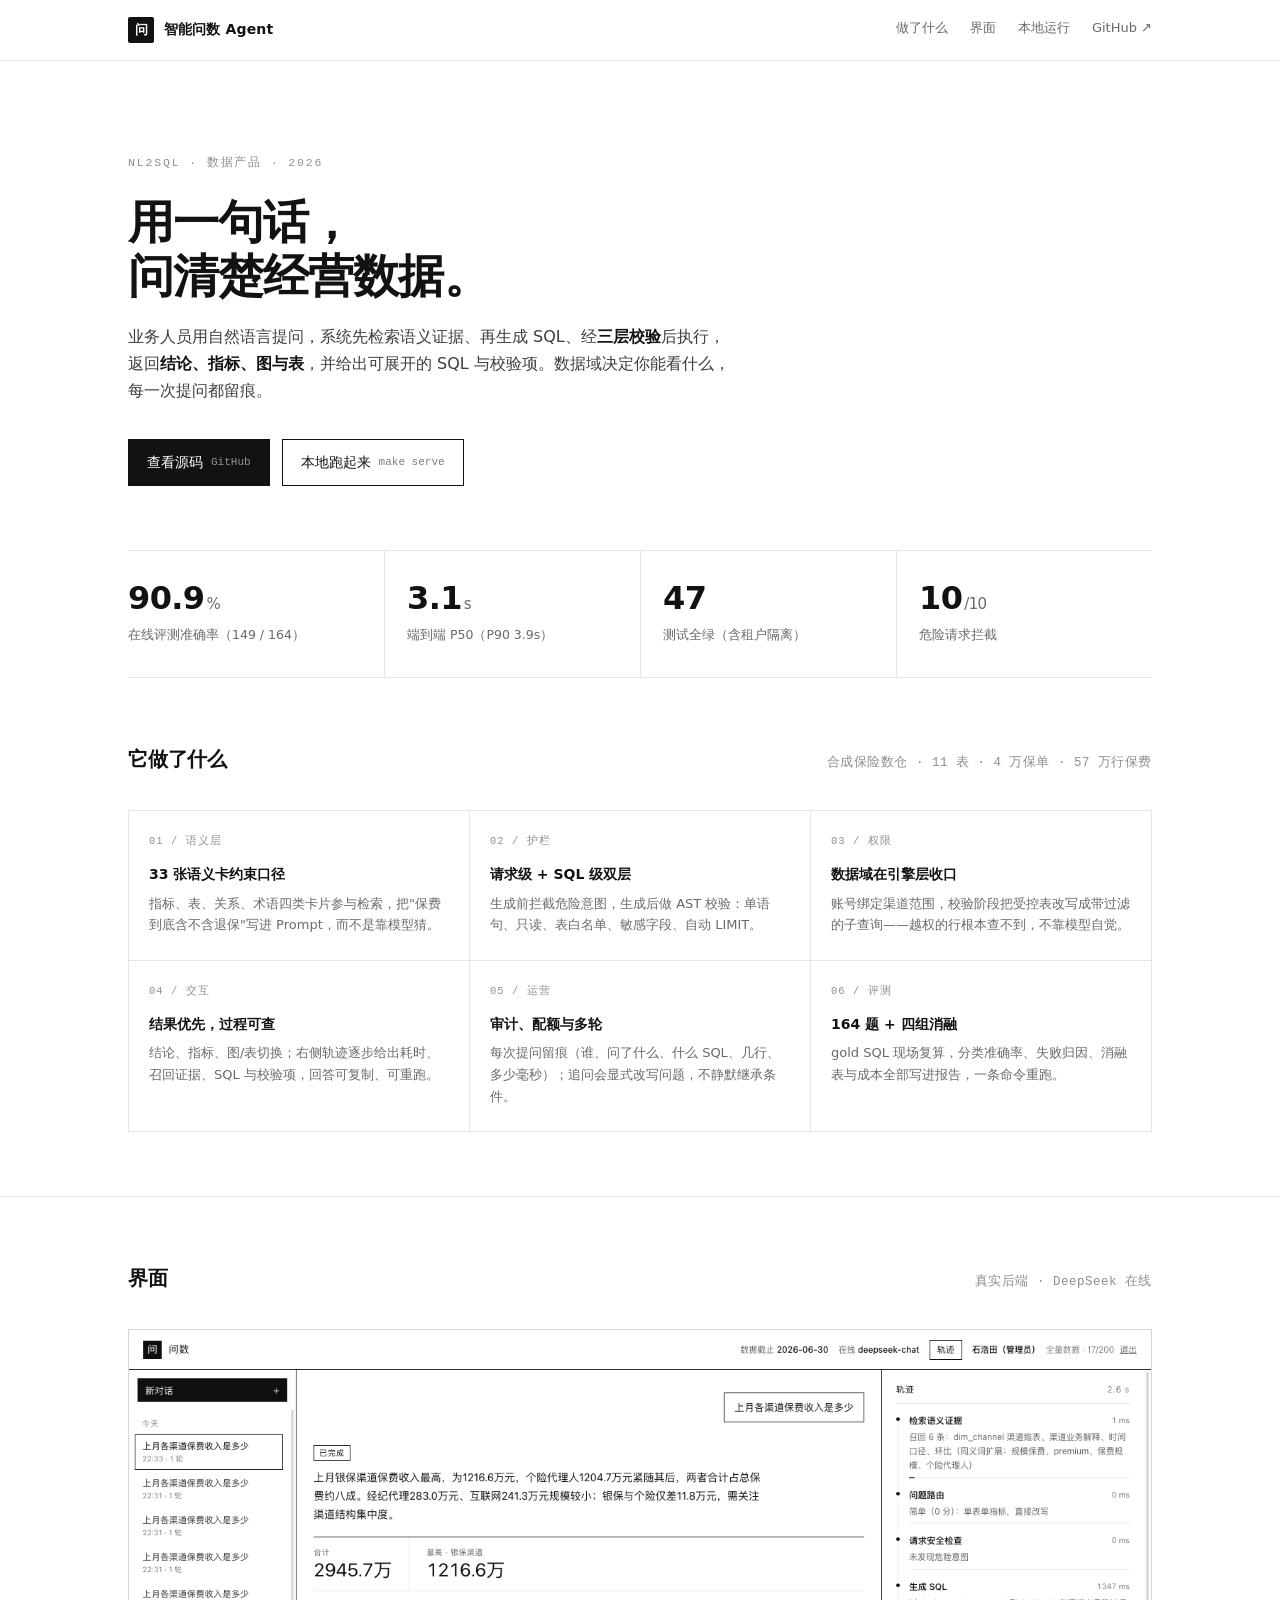
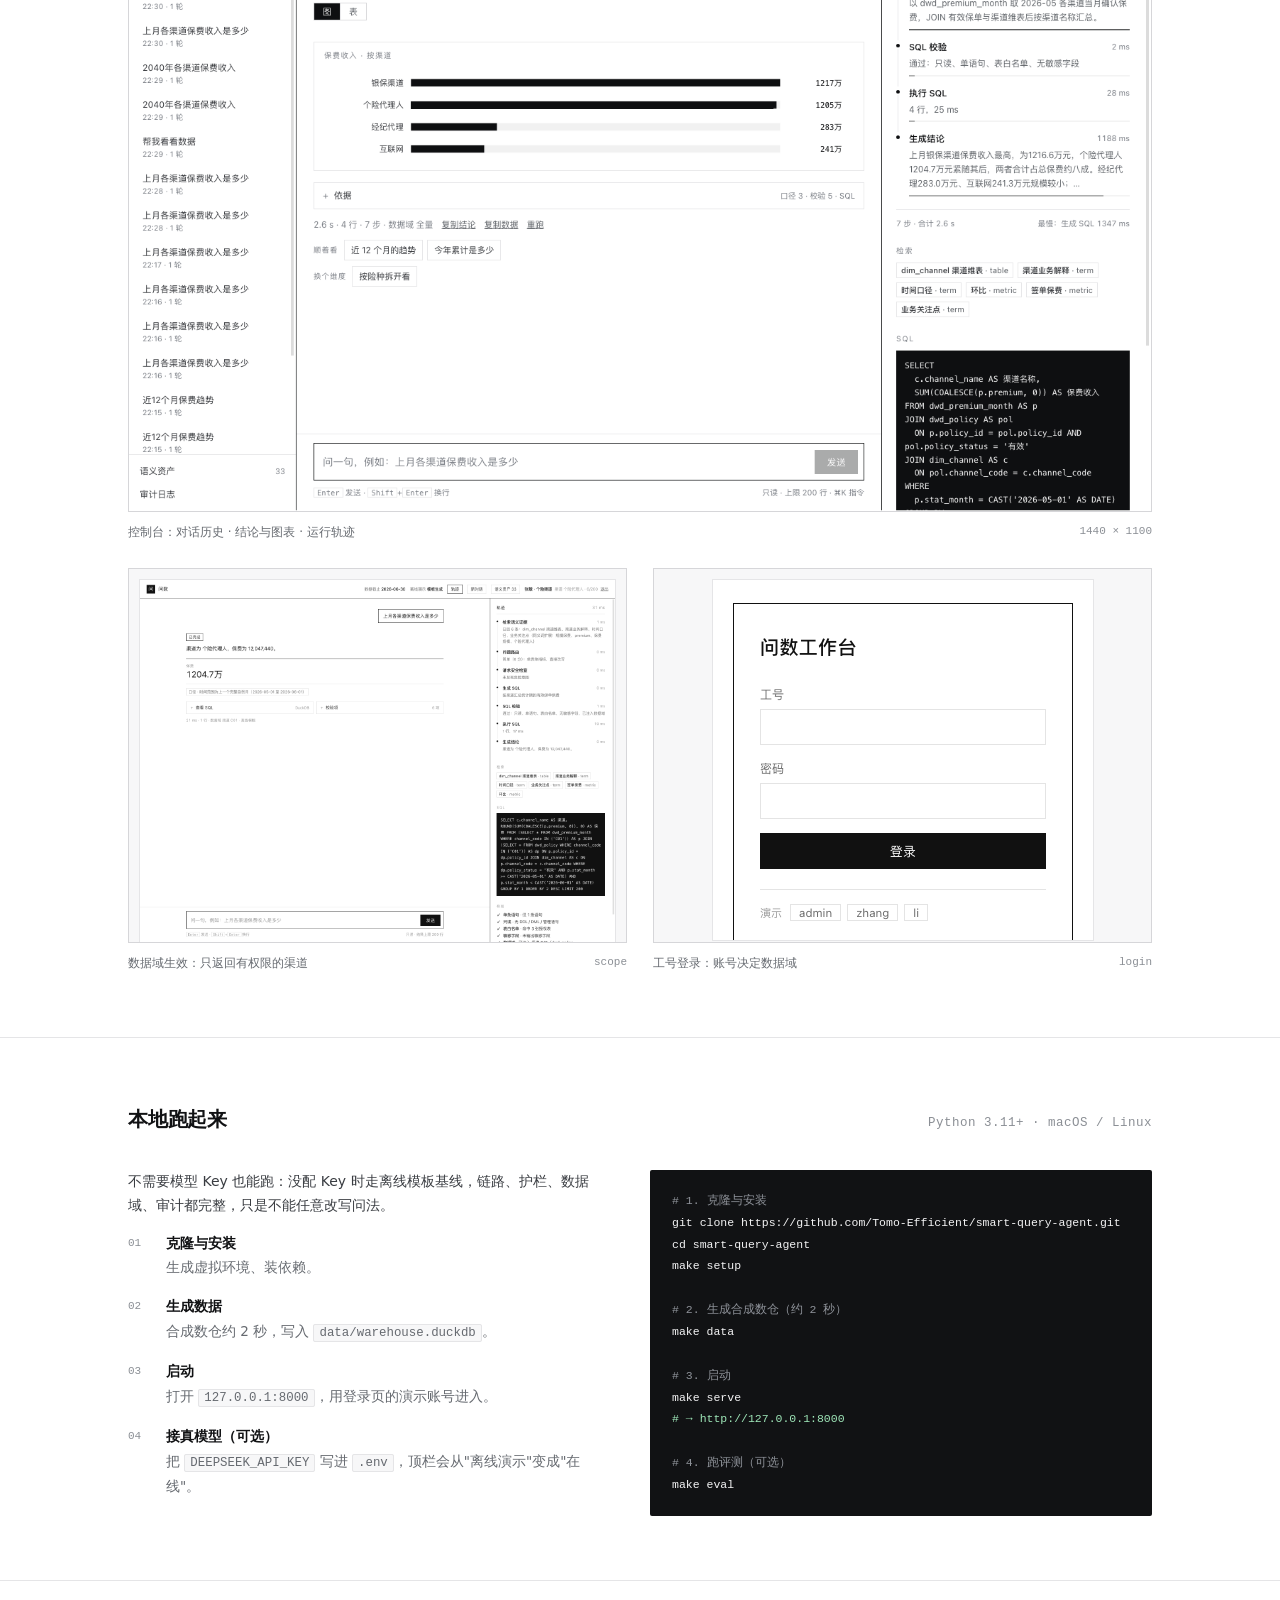
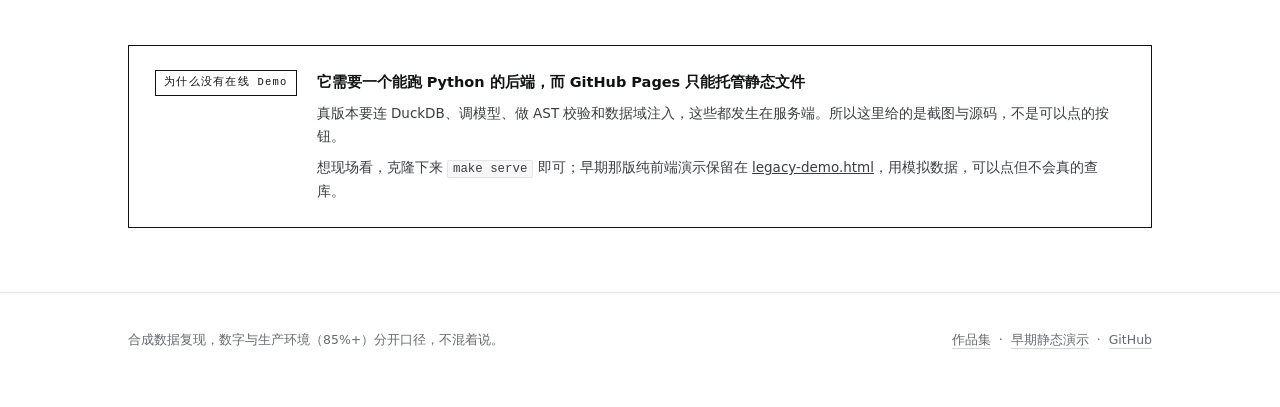
==== commit 35022da8: "style(site): 截图缩略图改为 4:3 比例" ====
--- a/index.html
+++ b/index.html
@@ -93,7 +93,7 @@
   .frame{border:1px solid var(--line-2);background:var(--soft);overflow:hidden}
   .frame img{display:block;width:100%;height:auto}
   .shots .shot:not(.big) .frame{
-    aspect-ratio:16/10;display:grid;place-items:center;padding:14px;
+    aspect-ratio:4/3;display:grid;place-items:center;padding:10px;
   }
   .shots .shot:not(.big) .frame img{
     width:auto;max-width:100%;max-height:100%;object-fit:contain;
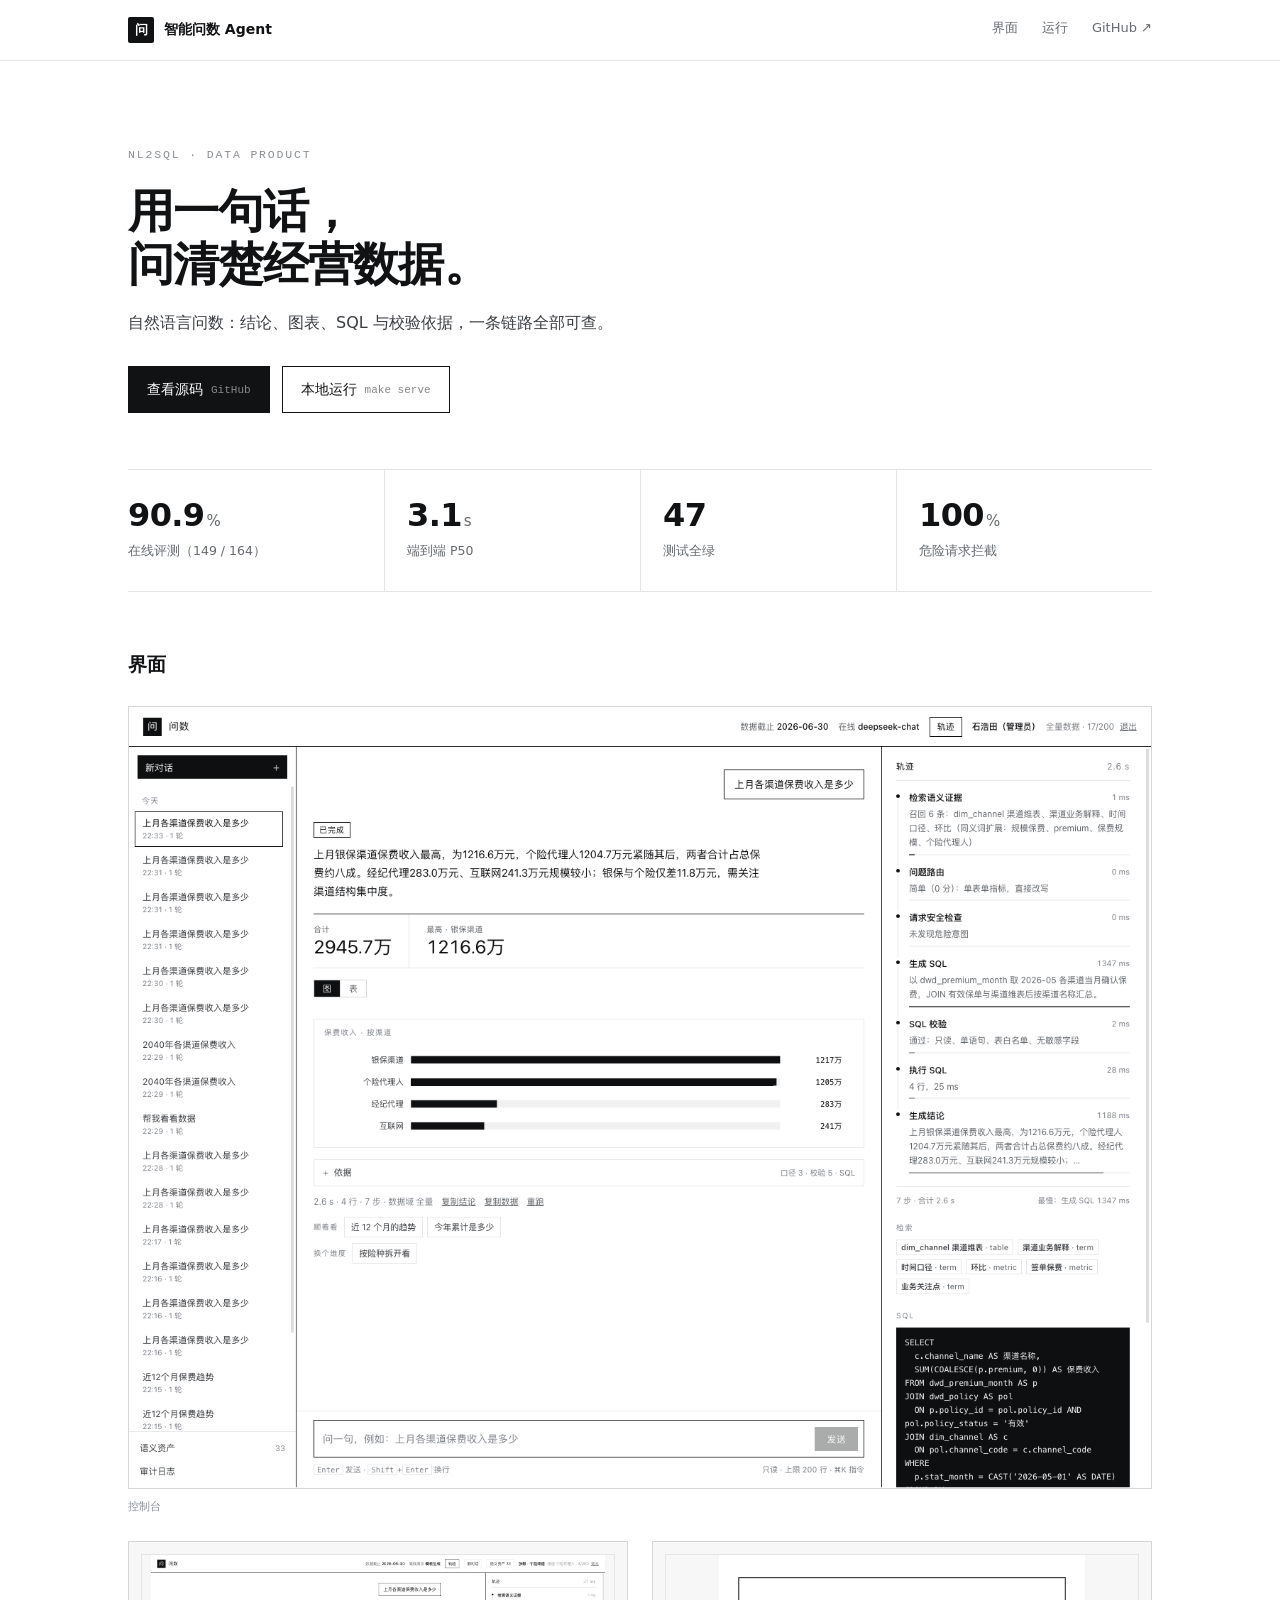
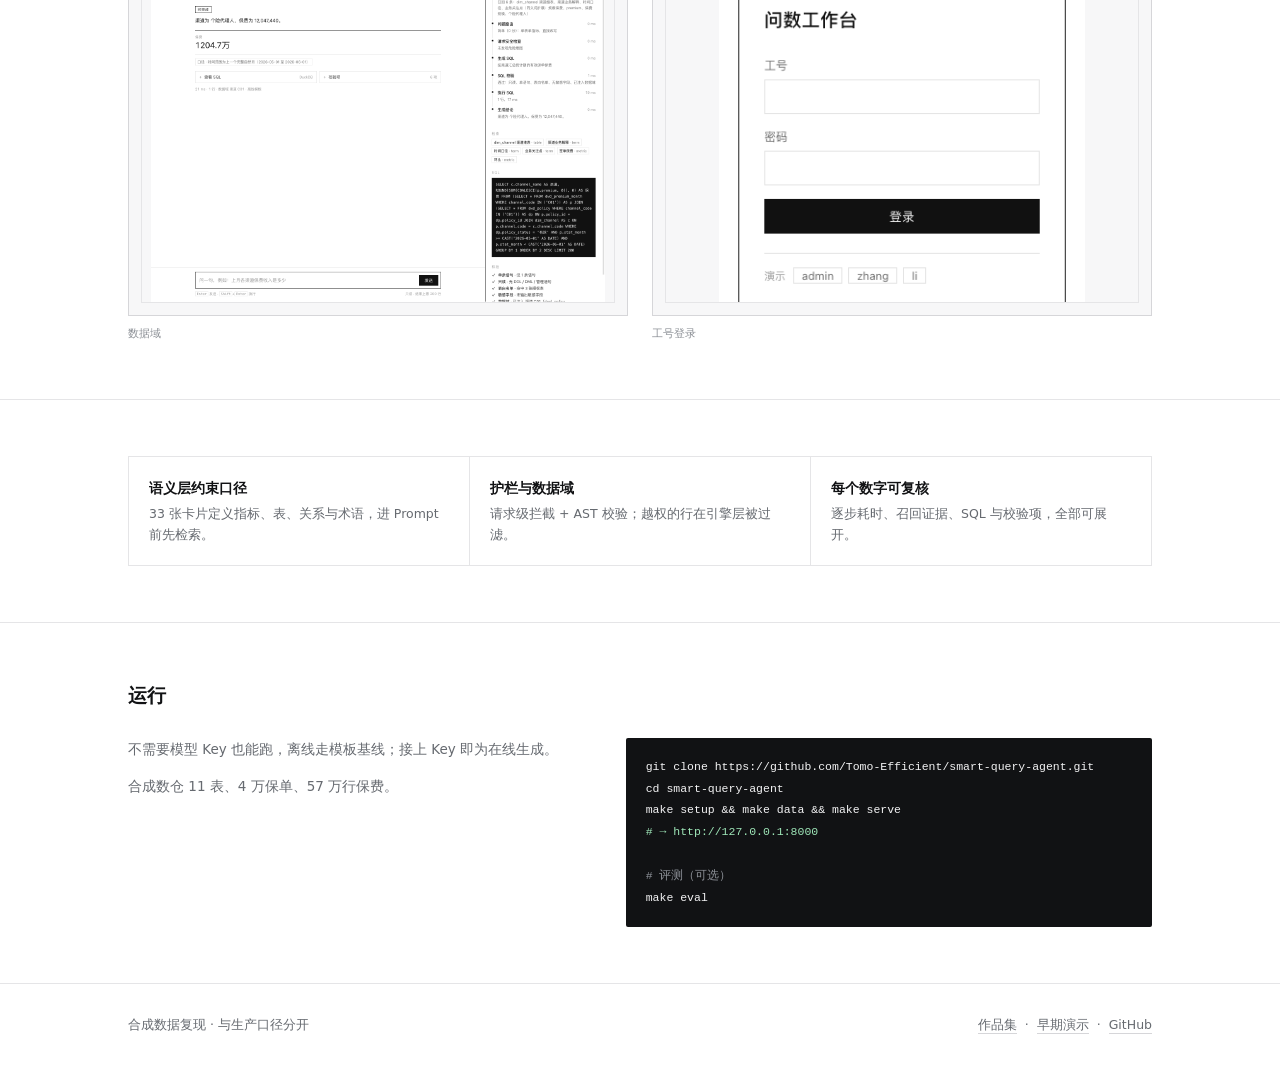
==== commit ab0fdf77: "style(site): 砍掉解释性段落，落地页只留结论、界面与运行命令" ====
--- a/index.html
+++ b/index.html
@@ -4,7 +4,7 @@
 <meta charset="UTF-8">
 <meta name="viewport" content="width=device-width, initial-scale=1.0">
 <title>智能问数 Agent · 可运行的 NL2SQL</title>
-<meta name="description" content="智能问数 Agent：自然语言问数，语义层约束口径、护栏拦截危险请求、数据域限制可见范围，164 道题可复现评测。合成数据复现，代码开源。">
+<meta name="description" content="自然语言问数：结论、图表、SQL 与校验依据，一条链路全部可查。164 题在线评测 90.9%，代码开源。">
 <style>
   :root{
     --ink:#111214;
@@ -15,159 +15,100 @@
     --line-2:#d6d6d9;
     --bg:#ffffff;
     --soft:#f7f7f8;
-    --focus:#1d4ed8;
     --mono:"SF Mono",ui-monospace,"SFMono-Regular",Menlo,Consolas,"Liberation Mono",monospace;
     --sans:"PingFang SC","Hiragino Sans GB","Microsoft YaHei",system-ui,-apple-system,"Segoe UI",sans-serif;
     --max:1080px;
   }
   *{box-sizing:border-box;margin:0;padding:0}
-  html{scroll-behavior:smooth}
-  body{
-    background:var(--bg);color:var(--ink);font-family:var(--sans);
-    font-size:15px;line-height:1.7;-webkit-font-smoothing:antialiased;
-  }
+  body{background:var(--bg);color:var(--ink);font-family:var(--sans);font-size:15px;line-height:1.7;-webkit-font-smoothing:antialiased}
   a{color:inherit}
   ::selection{background:#111;color:#fff}
   .wrap{max-width:var(--max);margin:0 auto;padding:0 28px}
 
-  /* ---------- 顶栏 ---------- */
   header{border-bottom:1px solid var(--line)}
   .bar{display:flex;align-items:center;justify-content:space-between;height:60px}
   .brand{display:flex;align-items:center;gap:10px;text-decoration:none}
-  .mark{
-    width:26px;height:26px;background:var(--ink);color:#fff;display:grid;place-items:center;
-    font-size:13px;font-weight:600;border-radius:2px;
-  }
-  .brand b{font-size:14px;font-weight:600;letter-spacing:.01em}
-  .bar nav{display:flex;align-items:center;gap:22px;font-size:13px;color:var(--muted)}
-  .bar nav a{text-decoration:none;padding-bottom:2px;border-bottom:1px solid transparent;transition:border-color .15s,color .15s}
+  .mark{width:26px;height:26px;background:var(--ink);color:#fff;display:grid;place-items:center;font-size:13px;font-weight:600;border-radius:2px}
+  .brand b{font-size:14px;font-weight:600}
+  .bar nav{display:flex;align-items:center;gap:24px;font-size:13px;color:var(--muted)}
+  .bar nav a{text-decoration:none;border-bottom:1px solid transparent;padding-bottom:2px;transition:border-color .15s,color .15s}
   .bar nav a:hover{color:var(--ink);border-bottom-color:var(--ink)}
 
-  /* ---------- 主视觉 ---------- */
-  .hero{padding:92px 0 64px;border-bottom:1px solid var(--line)}
-  .eyebrow{
-    font-family:var(--mono);font-size:11.5px;letter-spacing:.16em;color:var(--faint);
-    text-transform:uppercase;margin-bottom:22px;
-  }
-  h1{
-    font-size:clamp(30px,4.4vw,46px);line-height:1.18;letter-spacing:-.02em;font-weight:600;
-    max-width:15em;text-wrap:balance;
-  }
-  .lead{margin-top:20px;max-width:38em;color:var(--ink-2);font-size:16px}
-  .lead b{font-weight:600;color:var(--ink)}
-  .actions{display:flex;flex-wrap:wrap;gap:12px;margin-top:34px}
-  .btn{
-    display:inline-flex;align-items:center;gap:8px;text-decoration:none;
-    border:1px solid var(--ink);padding:11px 18px;font-size:13.5px;font-weight:500;
-    transition:background .15s,color .15s;
-  }
+  .hero{padding:84px 0 56px;border-bottom:1px solid var(--line)}
+  .eyebrow{font-family:var(--mono);font-size:11.5px;letter-spacing:.16em;color:var(--faint);margin-bottom:20px;text-transform:uppercase}
+  h1{font-size:clamp(30px,4.4vw,46px);line-height:1.16;letter-spacing:-.02em;font-weight:600;text-wrap:balance}
+  .lead{margin-top:18px;max-width:34em;color:var(--ink-2);font-size:16px}
+  .actions{display:flex;flex-wrap:wrap;gap:12px;margin-top:30px}
+  .btn{display:inline-flex;align-items:center;gap:8px;text-decoration:none;border:1px solid var(--ink);padding:11px 18px;font-size:13.5px;font-weight:500;transition:background .15s,color .15s}
   .btn.primary{background:var(--ink);color:#fff}
   .btn.primary:hover{background:#000}
   .btn.ghost:hover{background:var(--soft)}
-  .btn .k{font-family:var(--mono);font-size:11px;opacity:.55}
-
-  /* ---------- 数字条 ---------- */
+  .btn .k{font-family:var(--mono);font-size:11px;opacity:.5}
+
   .facts{display:grid;grid-template-columns:repeat(4,1fr);border-bottom:1px solid var(--line)}
-  .fact{padding:30px 0 32px;border-left:1px solid var(--line);padding-left:22px}
+  .fact{padding:28px 0 30px;border-left:1px solid var(--line);padding-left:22px}
   .fact:first-child{border-left:0;padding-left:0}
   .fact .v{font-size:32px;line-height:1.1;font-weight:600;letter-spacing:-.02em;font-variant-numeric:tabular-nums}
   .fact .v small{font-size:15px;font-weight:500;color:var(--muted);margin-left:2px}
-  .fact .k{margin-top:8px;font-size:12.5px;color:var(--muted)}
-
-  /* ---------- 区块 ---------- */
-  section{padding:64px 0;border-bottom:1px solid var(--line)}
-  .sec-head{display:flex;align-items:baseline;justify-content:space-between;gap:24px;margin-bottom:34px}
-  h2{font-size:20px;font-weight:600;letter-spacing:-.01em}
-  .sec-note{font-size:12.5px;color:var(--faint);font-family:var(--mono);letter-spacing:.04em}
-
-  .grid-3{display:grid;grid-template-columns:repeat(3,1fr);gap:1px;background:var(--line);border:1px solid var(--line)}
-  .cell{background:#fff;padding:22px 20px 24px}
-  .cell h3{font-size:14px;font-weight:600;margin-bottom:6px}
-  .cell p{font-size:13px;color:var(--muted);line-height:1.66}
-  .cell .idx{font-family:var(--mono);font-size:10.5px;color:var(--faint);letter-spacing:.1em;display:block;margin-bottom:12px}
-
-  /* ---------- 截图 ---------- */
-  .shots{display:grid;grid-template-columns:1fr 1fr;gap:26px}
+  .fact .k{margin-top:6px;font-size:12.5px;color:var(--muted)}
+
+  section{padding:56px 0;border-bottom:1px solid var(--line)}
+  h2{font-size:19px;font-weight:600;letter-spacing:-.01em;margin-bottom:26px}
+
+  .shots{display:grid;grid-template-columns:1fr 1fr;gap:24px}
   .shot{display:block;text-decoration:none}
   .shot.big{grid-column:1 / -1}
   .frame{border:1px solid var(--line-2);background:var(--soft);overflow:hidden}
   .frame img{display:block;width:100%;height:auto}
-  .shots .shot:not(.big) .frame{
-    aspect-ratio:4/3;display:grid;place-items:center;padding:10px;
+  .shots .shot:not(.big) .frame{position:relative;aspect-ratio:4/3}
+  .shots .shot:not(.big) .frame img{
+    position:absolute;inset:12px;width:calc(100% - 24px);height:calc(100% - 24px);
+    object-fit:contain;border:1px solid var(--line);
   }
-  .shots .shot:not(.big) .frame img{
-    width:auto;max-width:100%;max-height:100%;object-fit:contain;
-    border:1px solid var(--line);
-  }
-  .cap{display:flex;justify-content:space-between;gap:16px;margin-top:10px;font-size:12px;color:var(--muted)}
-  .cap span:last-child{color:var(--faint);font-family:var(--mono);font-size:11px;white-space:nowrap}
-
-  /* ---------- 本地运行 ---------- */
-  .run{display:grid;grid-template-columns:1fr 1.05fr;gap:44px;align-items:start}
-  .run p{color:var(--ink-2);font-size:14px;margin-bottom:14px}
-  .run ol{list-style:none;counter-reset:s;display:grid;gap:16px}
-  .run li{counter-increment:s;display:grid;grid-template-columns:26px 1fr;gap:12px;font-size:13.5px;color:var(--muted)}
-  .run li::before{
-    content:counter(s,decimal-leading-zero);font-family:var(--mono);font-size:11px;
-    color:var(--faint);padding-top:2px;
-  }
-  .run li .li-body{min-width:0;display:block}
-  .run li b{display:block;color:var(--ink);font-weight:600;margin-bottom:2px;font-size:13.5px}
-  pre{
-    background:var(--ink);color:#f4f4f5;font-family:var(--mono);font-size:11.5px;line-height:1.9;
-    padding:20px 22px;border-radius:2px;
-    white-space:pre-wrap;overflow-wrap:anywhere;
-  }
+  .cap{display:flex;justify-content:space-between;gap:16px;margin-top:9px;font-size:12px;color:var(--muted)}
+  .cap span:last-child{color:var(--faint);font-family:var(--mono);font-size:11px}
+
+  .cards{display:grid;grid-template-columns:repeat(3,1fr);gap:1px;background:var(--line);border:1px solid var(--line)}
+  .card{background:#fff;padding:20px}
+  .card h3{font-size:13.5px;font-weight:600;margin-bottom:4px}
+  .card p{font-size:12.5px;color:var(--muted);line-height:1.65}
+
+  .run{display:grid;grid-template-columns:1fr 1.15fr;gap:40px;align-items:start}
+  .run p{font-size:13.5px;color:var(--muted);margin-bottom:14px}
+  .run p:last-child{margin-bottom:0}
+  pre{background:var(--ink);color:#f4f4f5;font-family:var(--mono);font-size:11.5px;line-height:1.9;padding:18px 20px;border-radius:2px;white-space:pre-wrap;overflow-wrap:anywhere}
   pre .c{color:#8e9299}
   pre .g{color:#9ee6b8}
-  code{font-family:var(--mono);font-size:.92em;background:var(--soft);border:1px solid var(--line);padding:1px 5px;border-radius:2px}
-
-  /* ---------- 说明框 ---------- */
-  .note{border:1px solid var(--ink);padding:24px 26px;display:grid;grid-template-columns:auto 1fr;gap:20px;align-items:start}
-  .note .tag{font-family:var(--mono);font-size:10.5px;letter-spacing:.12em;border:1px solid var(--ink);padding:3px 8px;white-space:nowrap}
-  .note h3{font-size:14.5px;font-weight:600;margin-bottom:8px}
-  .note p{font-size:13.5px;color:var(--ink-2)}
-  .note p + p{margin-top:8px}
-
-  /* ---------- 页脚 ---------- */
-  footer{padding:36px 0 56px;font-size:12.5px;color:var(--muted)}
-  .foot{display:flex;flex-wrap:wrap;justify-content:space-between;gap:14px}
+
+  footer{padding:30px 0 48px;font-size:12.5px;color:var(--muted)}
+  .foot{display:flex;flex-wrap:wrap;justify-content:space-between;gap:12px}
   .foot a{color:var(--muted);text-decoration:none;border-bottom:1px solid var(--line-2);padding-bottom:1px}
   .foot a:hover{color:var(--ink);border-bottom-color:var(--ink)}
 
   @media (max-width:860px){
-    .hero{padding:64px 0 48px}
+    .hero{padding:56px 0 40px}
     h1{font-size:27px}
-    .sec-head{flex-direction:column;gap:6px;margin-bottom:24px}
     .facts{grid-template-columns:1fr 1fr}
-    .fact{border-left:0;border-top:1px solid var(--line);padding:22px 0}
+    .fact{border-left:0;border-top:1px solid var(--line);padding:20px 0}
     .fact:nth-child(-n+2){border-top:0}
-    .fact:nth-child(even){padding-left:20px;border-left:1px solid var(--line)}
-    .grid-3{grid-template-columns:1fr}
+    .fact:nth-child(even){padding-left:18px;border-left:1px solid var(--line)}
     .shots{grid-template-columns:1fr}
-    .run{grid-template-columns:1fr;gap:26px}
-    section{padding:48px 0}
-    .bar nav{gap:14px}
+    .cards{grid-template-columns:1fr}
+    .run{grid-template-columns:1fr;gap:22px}
+    section{padding:44px 0}
     .bar nav a.hide-sm{display:none}
   }
-  @media (prefers-reduced-motion:reduce){
-    html{scroll-behavior:auto}
-    *{transition:none !important}
-  }
+  @media (prefers-reduced-motion:reduce){*{transition:none!important}}
 </style>
 </head>
 <body>
 
 <header>
   <div class="wrap bar">
-    <a class="brand" href="./">
-      <span class="mark">问</span>
-      <b>智能问数 Agent</b>
-    </a>
+    <a class="brand" href="./"><span class="mark">问</span><b>智能问数 Agent</b></a>
     <nav>
-      <a href="#what" class="hide-sm">做了什么</a>
       <a href="#shots" class="hide-sm">界面</a>
-      <a href="#run">本地运行</a>
+      <a href="#run">运行</a>
       <a href="https://github.com/Tomo-Efficient/smart-query-agent" target="_blank" rel="noopener">GitHub ↗</a>
     </nav>
   </div>
@@ -176,151 +117,70 @@
 <main>
   <div class="wrap">
     <div class="hero">
-      <div class="eyebrow">NL2SQL · 数据产品 · 2026</div>
+      <div class="eyebrow">NL2SQL · Data Product</div>
       <h1>用一句话，<br>问清楚经营数据。</h1>
-      <p class="lead">
-        业务人员用自然语言提问，系统先检索语义证据、再生成 SQL、经<b>三层校验</b>后执行，
-        返回<b>结论、指标、图与表</b>，并给出可展开的 SQL 与校验项。数据域决定你能看什么，每一次提问都留痕。
-      </p>
+      <p class="lead">自然语言问数：结论、图表、SQL 与校验依据，一条链路全部可查。</p>
       <div class="actions">
-        <a class="btn primary" href="https://github.com/Tomo-Efficient/smart-query-agent" target="_blank" rel="noopener">
-          查看源码 <span class="k">GitHub</span>
-        </a>
-        <a class="btn ghost" href="#run">
-          本地跑起来 <span class="k">make serve</span>
-        </a>
+        <a class="btn primary" href="https://github.com/Tomo-Efficient/smart-query-agent" target="_blank" rel="noopener">查看源码 <span class="k">GitHub</span></a>
+        <a class="btn ghost" href="#run">本地运行 <span class="k">make serve</span></a>
       </div>
     </div>
   </div>
 
   <div class="wrap">
     <div class="facts">
-      <div class="fact">
-        <div class="v">90.9<small>%</small></div>
-        <div class="k">在线评测准确率（149 / 164）</div>
-      </div>
-      <div class="fact">
-        <div class="v">3.1<small>s</small></div>
-        <div class="k">端到端 P50（P90 3.9s）</div>
-      </div>
-      <div class="fact">
-        <div class="v">47</div>
-        <div class="k">测试全绿（含租户隔离）</div>
-      </div>
-      <div class="fact">
-        <div class="v">10<small>/10</small></div>
-        <div class="k">危险请求拦截</div>
-      </div>
-    </div>
-  </div>
-
-  <section id="what">
-    <div class="wrap">
-      <div class="sec-head">
-        <h2>它做了什么</h2>
-        <div class="sec-note">合成保险数仓 · 11 表 · 4 万保单 · 57 万行保费</div>
-      </div>
-      <div class="grid-3">
-        <div class="cell">
-          <span class="idx">01 / 语义层</span>
-          <h3>33 张语义卡约束口径</h3>
-          <p>指标、表、关系、术语四类卡片参与检索，把"保费到底含不含退保"写进 Prompt，而不是靠模型猜。</p>
-        </div>
-        <div class="cell">
-          <span class="idx">02 / 护栏</span>
-          <h3>请求级 + SQL 级双层</h3>
-          <p>生成前拦截危险意图，生成后做 AST 校验：单语句、只读、表白名单、敏感字段、自动 LIMIT。</p>
-        </div>
-        <div class="cell">
-          <span class="idx">03 / 权限</span>
-          <h3>数据域在引擎层收口</h3>
-          <p>账号绑定渠道范围，校验阶段把受控表改写成带过滤的子查询——越权的行根本查不到，不靠模型自觉。</p>
-        </div>
-        <div class="cell">
-          <span class="idx">04 / 交互</span>
-          <h3>结果优先，过程可查</h3>
-          <p>结论、指标、图/表切换；右侧轨迹逐步给出耗时、召回证据、SQL 与校验项，回答可复制、可重跑。</p>
-        </div>
-        <div class="cell">
-          <span class="idx">05 / 运营</span>
-          <h3>审计、配额与多轮</h3>
-          <p>每次提问留痕（谁、问了什么、什么 SQL、几行、多少毫秒）；追问会显式改写问题，不静默继承条件。</p>
-        </div>
-        <div class="cell">
-          <span class="idx">06 / 评测</span>
-          <h3>164 题 + 四组消融</h3>
-          <p>gold SQL 现场复算，分类准确率、失败归因、消融表与成本全部写进报告，一条命令重跑。</p>
-        </div>
-      </div>
-    </div>
-  </section>
+      <div class="fact"><div class="v">90.9<small>%</small></div><div class="k">在线评测（149 / 164）</div></div>
+      <div class="fact"><div class="v">3.1<small>s</small></div><div class="k">端到端 P50</div></div>
+      <div class="fact"><div class="v">47</div><div class="k">测试全绿</div></div>
+      <div class="fact"><div class="v">100<small>%</small></div><div class="k">危险请求拦截</div></div>
+    </div>
+  </div>
 
   <section id="shots">
     <div class="wrap">
-      <div class="sec-head">
-        <h2>界面</h2>
-        <div class="sec-note">真实后端 · DeepSeek 在线</div>
-      </div>
+      <h2>界面</h2>
       <div class="shots">
         <a class="shot big" href="docs/console.png" target="_blank" rel="noopener">
-          <div class="frame"><img src="docs/console.png" alt="控制台：左侧对话历史，中间结论与图表，右侧运行轨迹" loading="lazy"></div>
-          <div class="cap"><span>控制台：对话历史 · 结论与图表 · 运行轨迹</span><span>1440 × 1100</span></div>
+          <div class="frame"><img src="docs/console.png" alt="控制台：对话历史、结论与图表、运行轨迹" loading="lazy"></div>
+          <div class="cap"><span>控制台</span></div>
         </a>
         <a class="shot" href="docs/scope.png" target="_blank" rel="noopener">
-          <div class="frame"><img src="docs/scope.png" alt="数据域生效：同一问题只返回账号有权限的渠道" loading="lazy"></div>
-          <div class="cap"><span>数据域生效：只返回有权限的渠道</span><span>scope</span></div>
+          <div class="frame"><img src="docs/scope.png" alt="数据域生效，只返回有权限的渠道" loading="lazy"></div>
+          <div class="cap"><span>数据域</span></div>
         </a>
         <a class="shot" href="docs/login.png" target="_blank" rel="noopener">
-          <div class="frame"><img src="docs/login-card.png" alt="工号登录页" loading="lazy"></div>
-          <div class="cap"><span>工号登录：账号决定数据域</span><span>login</span></div>
+          <div class="frame"><img src="docs/login-card.png" alt="工号登录" loading="lazy"></div>
+          <div class="cap"><span>工号登录</span></div>
         </a>
+      </div>
+    </div>
+  </section>
+
+  <section>
+    <div class="wrap">
+      <div class="cards">
+        <div class="card"><h3>语义层约束口径</h3><p>33 张卡片定义指标、表、关系与术语，进 Prompt 前先检索。</p></div>
+        <div class="card"><h3>护栏与数据域</h3><p>请求级拦截 + AST 校验；越权的行在引擎层被过滤。</p></div>
+        <div class="card"><h3>每个数字可复核</h3><p>逐步耗时、召回证据、SQL 与校验项，全部可展开。</p></div>
       </div>
     </div>
   </section>
 
   <section id="run">
     <div class="wrap">
-      <div class="sec-head">
-        <h2>本地跑起来</h2>
-        <div class="sec-note">Python 3.11+ · macOS / Linux</div>
-      </div>
+      <h2>运行</h2>
       <div class="run">
         <div>
-          <p>不需要模型 Key 也能跑：没配 Key 时走离线模板基线，链路、护栏、数据域、审计都完整，只是不能任意改写问法。</p>
-          <ol>
-            <li><span class="li-body"><b>克隆与安装</b>生成虚拟环境、装依赖。</span></li>
-            <li><span class="li-body"><b>生成数据</b>合成数仓约 2 秒，写入 <code>data/warehouse.duckdb</code>。</span></li>
-            <li><span class="li-body"><b>启动</b>打开 <code>127.0.0.1:8000</code>，用登录页的演示账号进入。</span></li>
-            <li><span class="li-body"><b>接真模型（可选）</b>把 <code>DEEPSEEK_API_KEY</code> 写进 <code>.env</code>，顶栏会从"离线演示"变成"在线"。</span></li>
-          </ol>
+          <p>不需要模型 Key 也能跑，离线走模板基线；接上 Key 即为在线生成。</p>
+          <p>合成数仓 11 表、4 万保单、57 万行保费。</p>
         </div>
-        <pre><span class="c"># 1. 克隆与安装</span>
-git clone https://github.com/Tomo-Efficient/smart-query-agent.git
+        <pre>git clone https://github.com/Tomo-Efficient/smart-query-agent.git
 cd smart-query-agent
-make setup
-
-<span class="c"># 2. 生成合成数仓（约 2 秒）</span>
-make data
-
-<span class="c"># 3. 启动</span>
-make serve
+make setup &amp;&amp; make data &amp;&amp; make serve
 <span class="g"># → http://127.0.0.1:8000</span>
 
-<span class="c"># 4. 跑评测（可选）</span>
+<span class="c"># 评测（可选）</span>
 make eval</pre>
-      </div>
-    </div>
-  </section>
-
-  <section id="why">
-    <div class="wrap">
-      <div class="note">
-        <div class="tag">为什么没有在线 Demo</div>
-        <div>
-          <h3>它需要一个能跑 Python 的后端，而 GitHub Pages 只能托管静态文件</h3>
-          <p>真版本要连 DuckDB、调模型、做 AST 校验和数据域注入，这些都发生在服务端。所以这里给的是截图与源码，不是可以点的按钮。</p>
-          <p>想现场看，克隆下来 <code>make serve</code> 即可；早期那版纯前端演示保留在 <a href="legacy-demo.html">legacy-demo.html</a>，用模拟数据，可以点但不会真的查库。</p>
-        </div>
       </div>
     </div>
   </section>
@@ -328,11 +188,11 @@
 
 <footer>
   <div class="wrap foot">
-    <div>合成数据复现，数字与生产环境（85%+）分开口径，不混着说。</div>
+    <div>合成数据复现 · 与生产口径分开</div>
     <div>
       <a href="https://tomo-efficient.github.io/ai-product-portfolio/" target="_blank" rel="noopener">作品集</a>
       &nbsp;·&nbsp;
-      <a href="legacy-demo.html">早期静态演示</a>
+      <a href="legacy-demo.html">早期演示</a>
       &nbsp;·&nbsp;
       <a href="https://github.com/Tomo-Efficient/smart-query-agent" target="_blank" rel="noopener">GitHub</a>
     </div>
